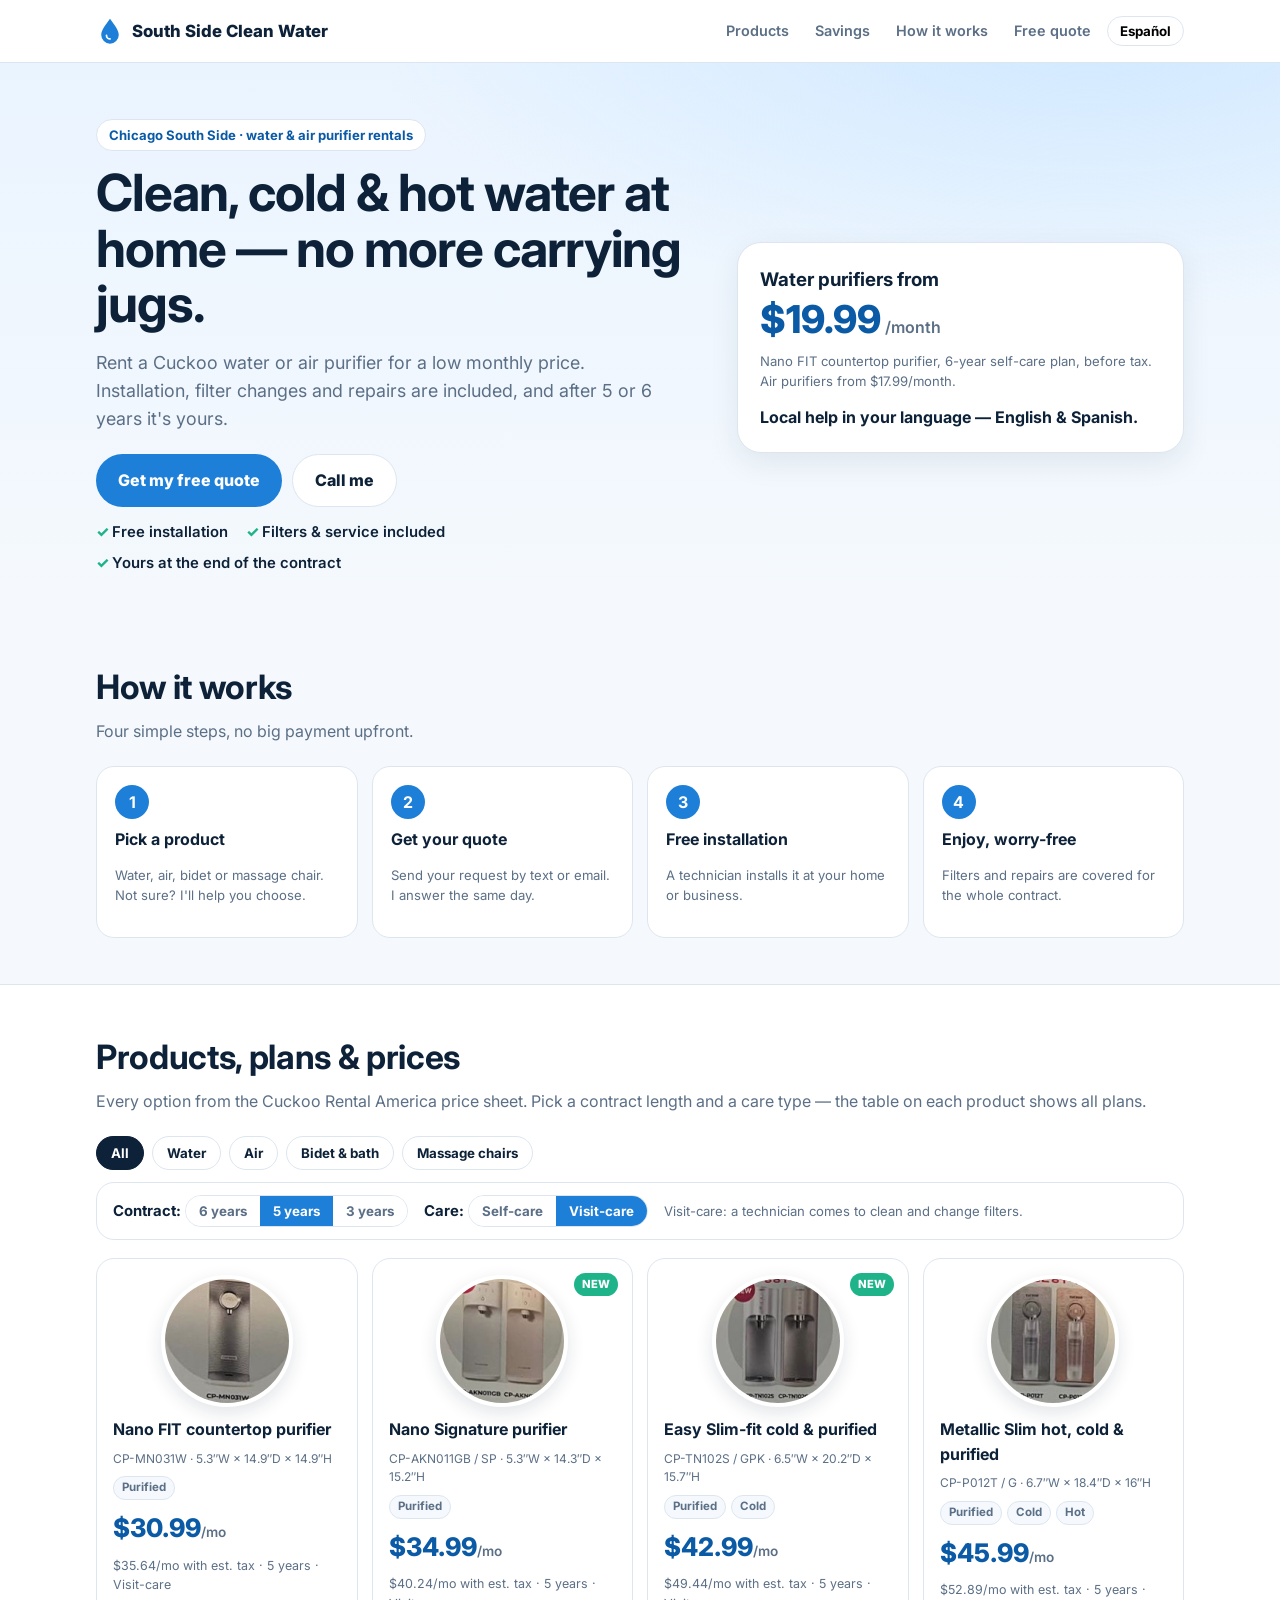
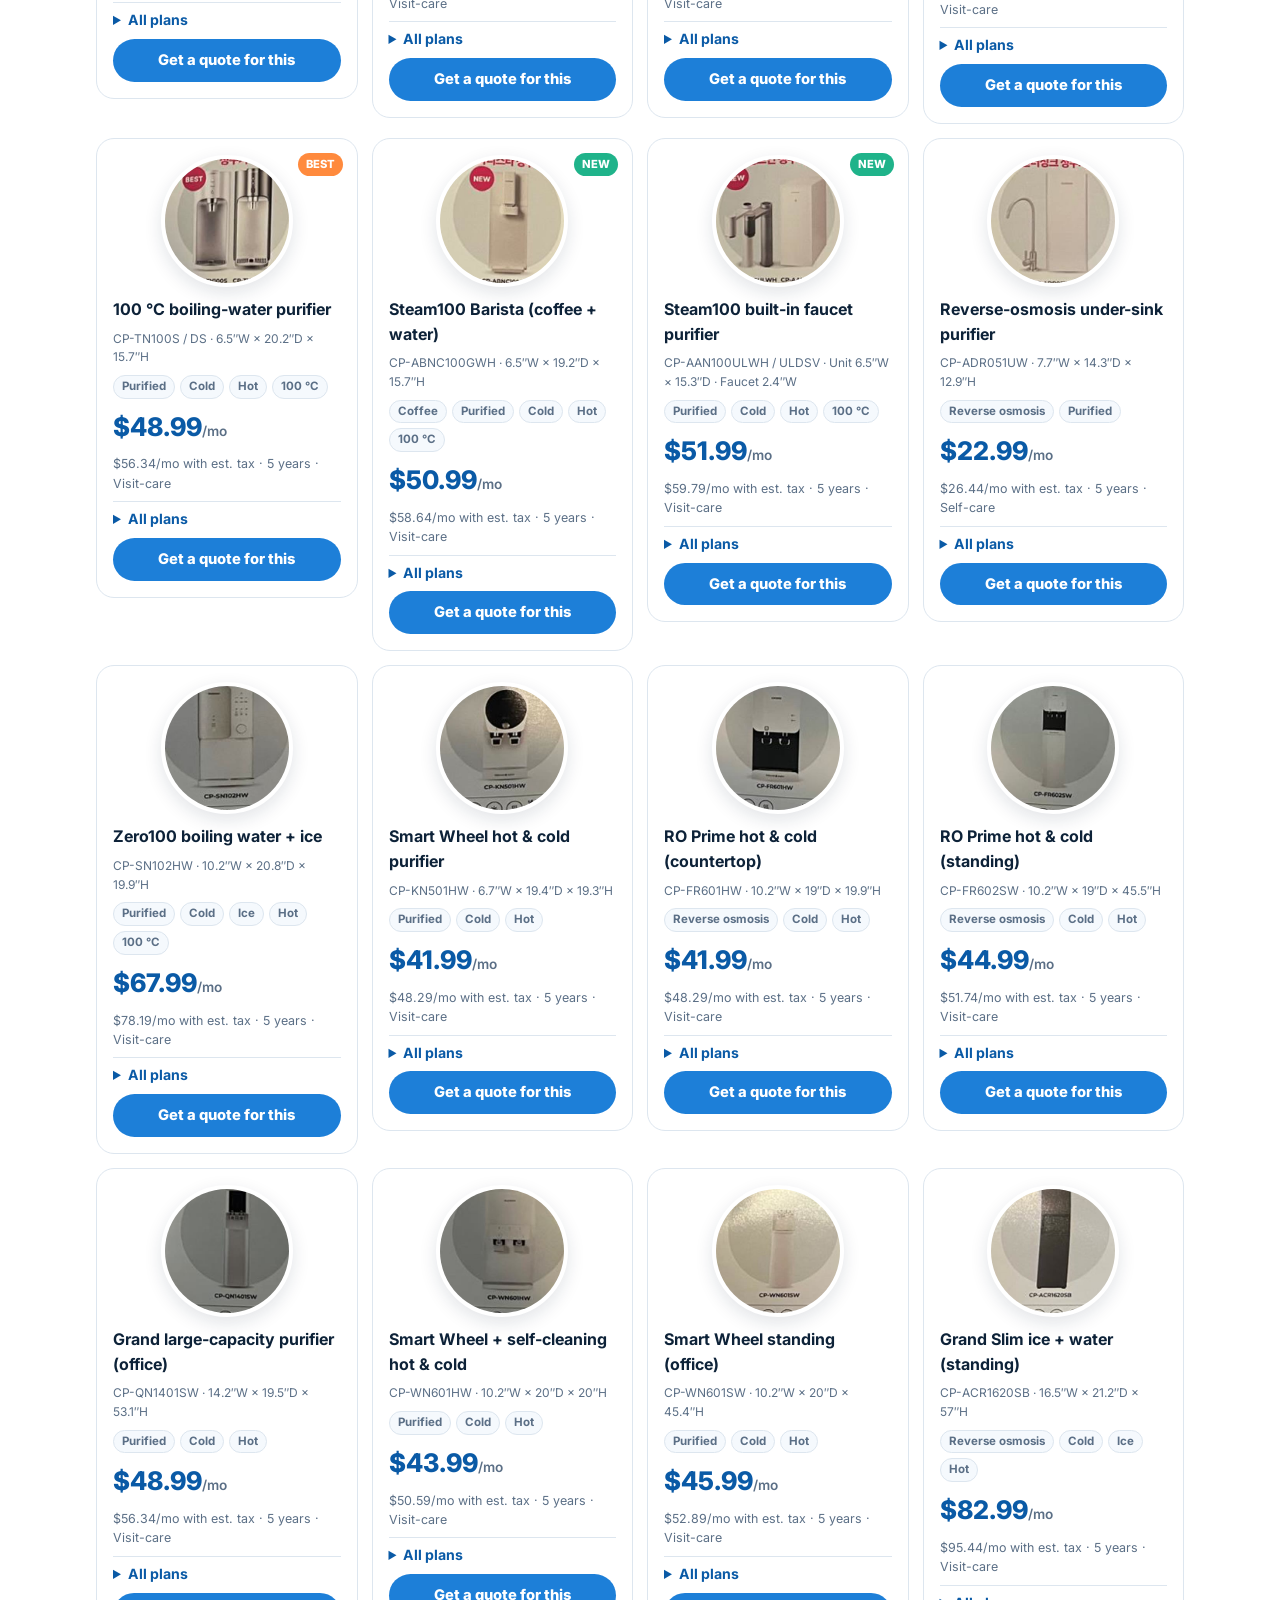
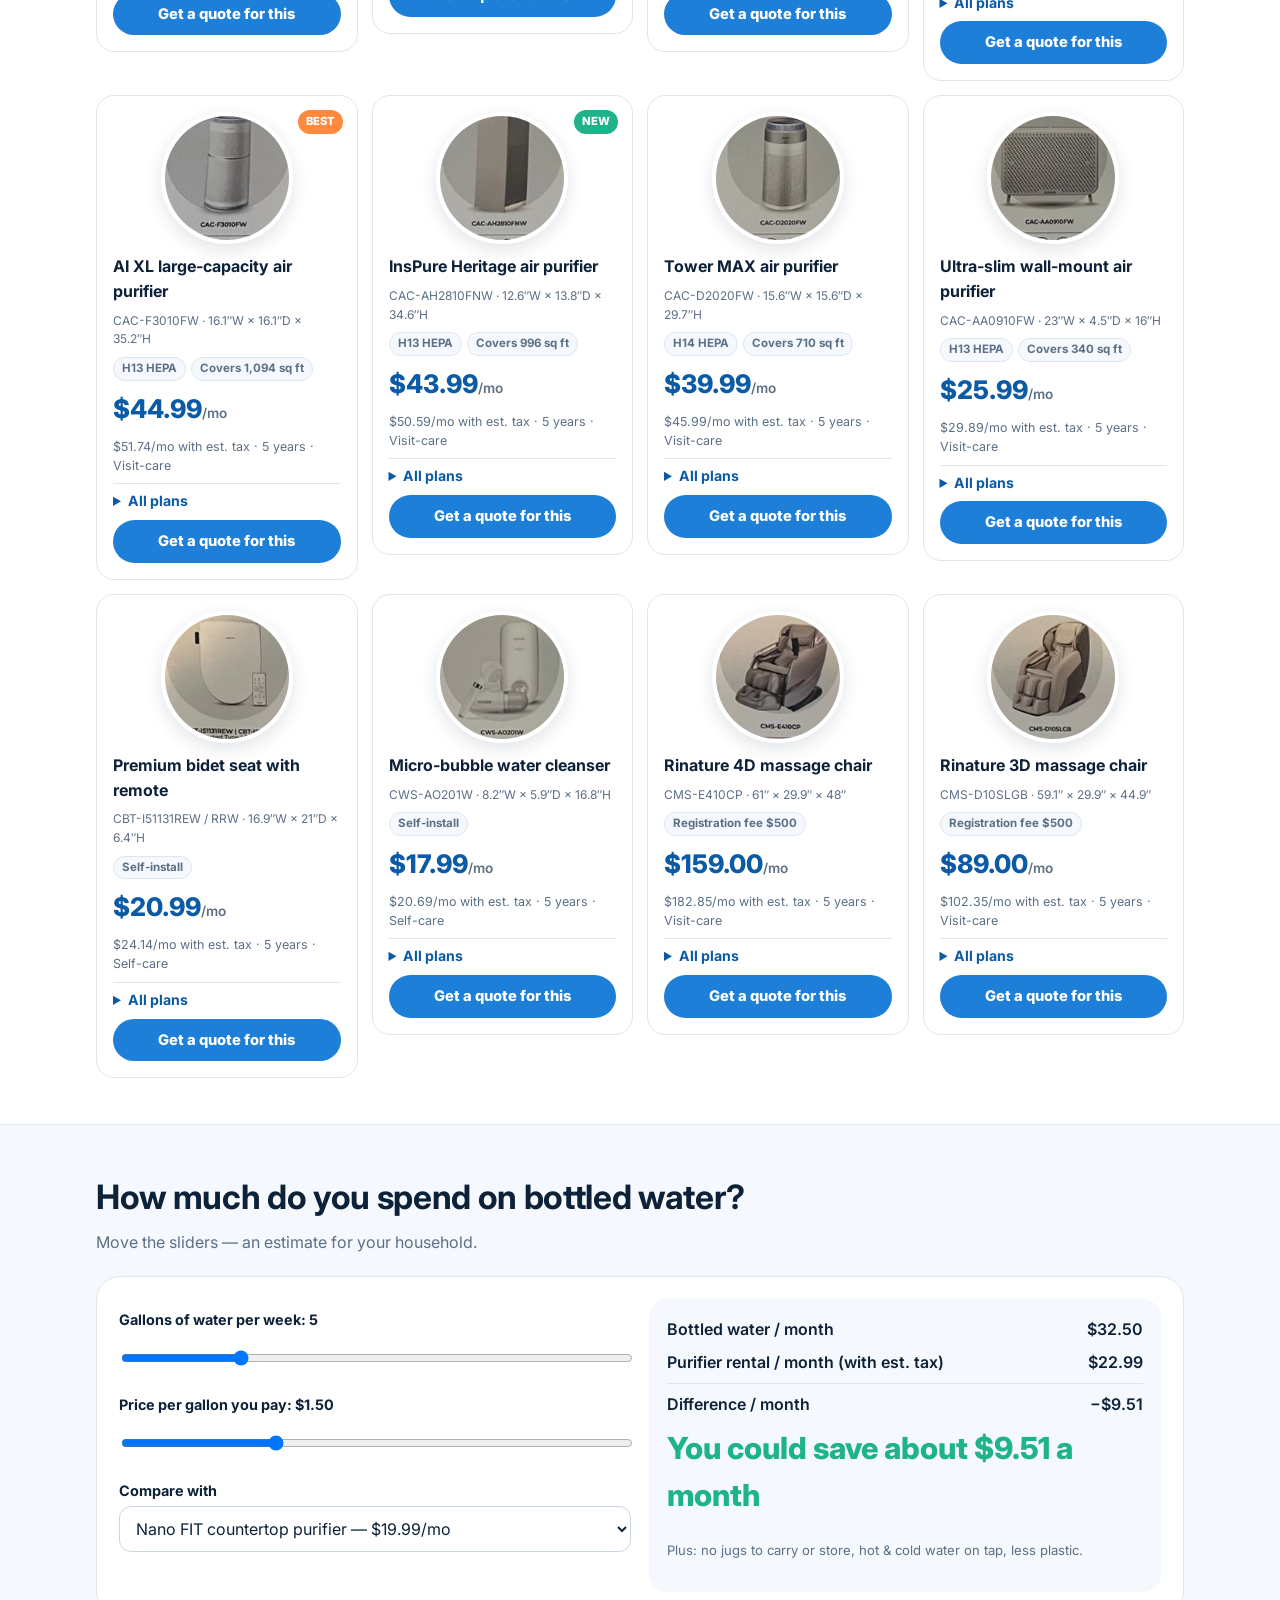
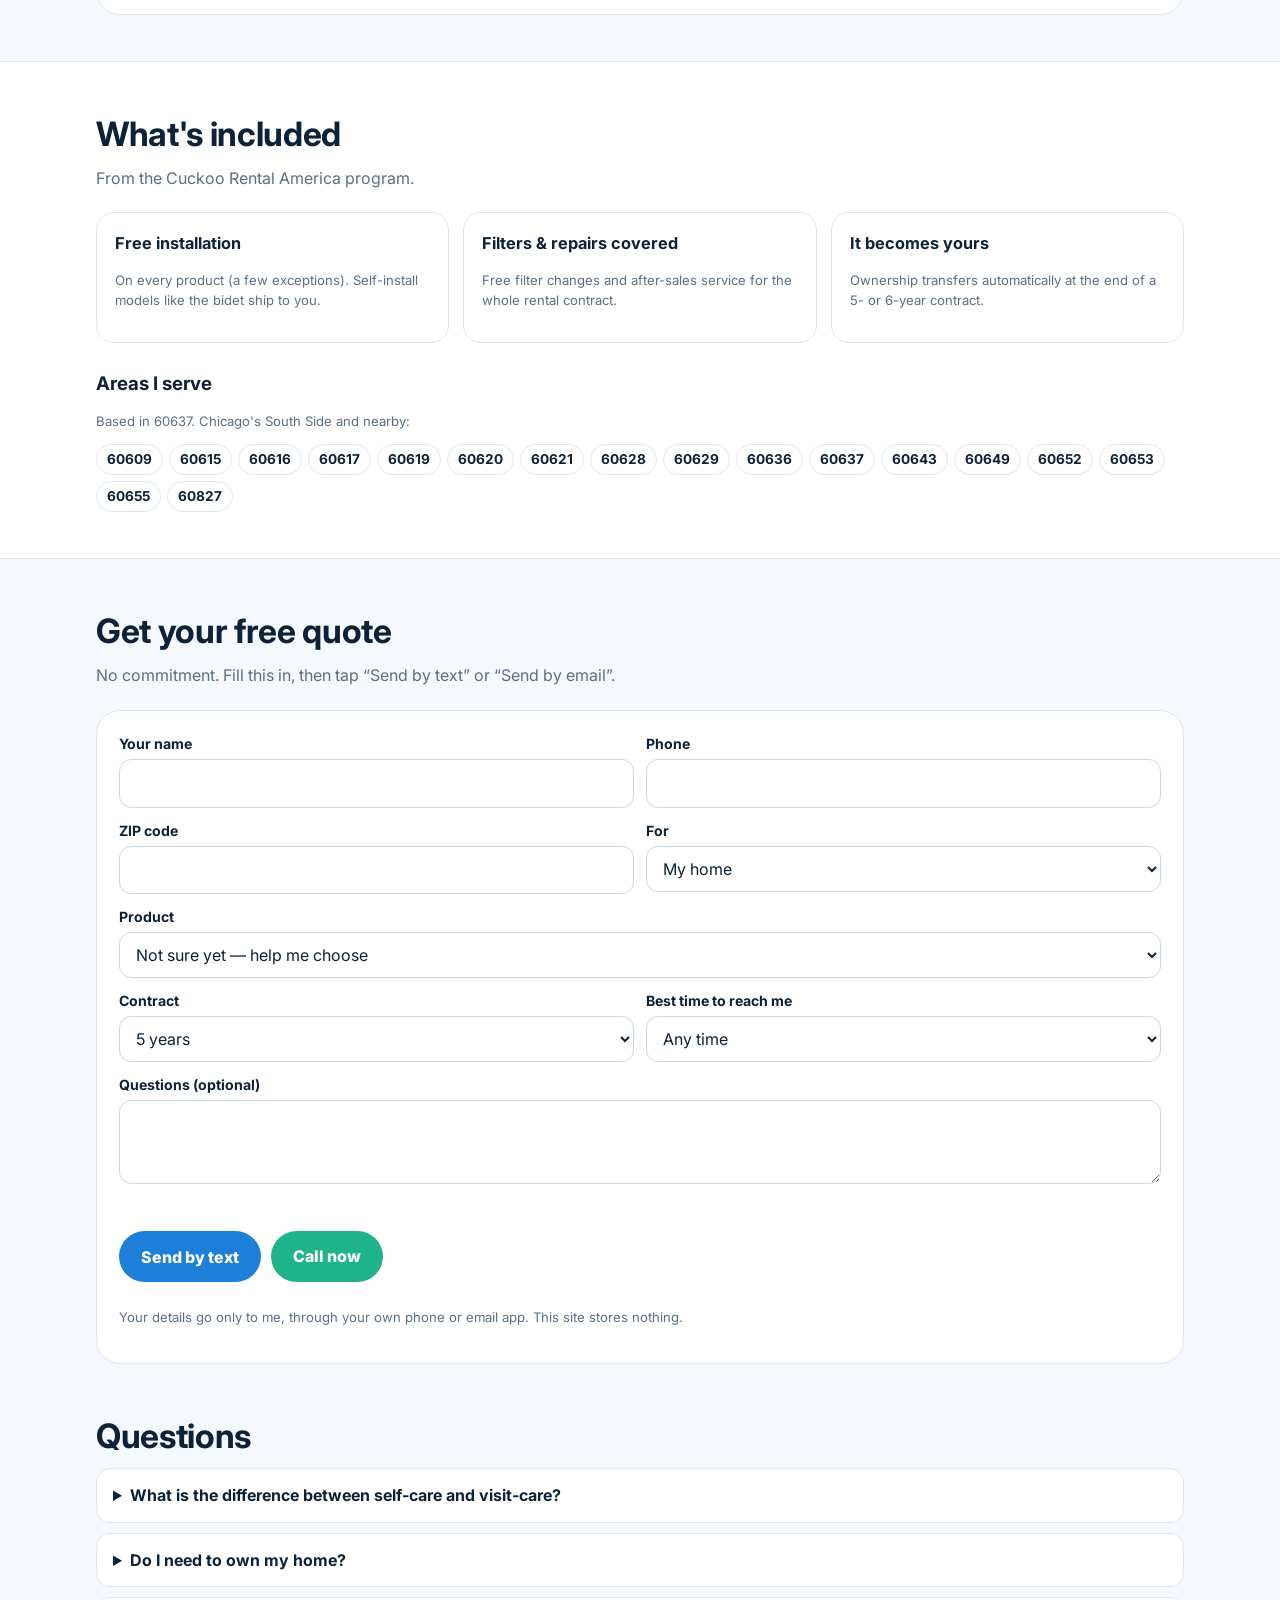
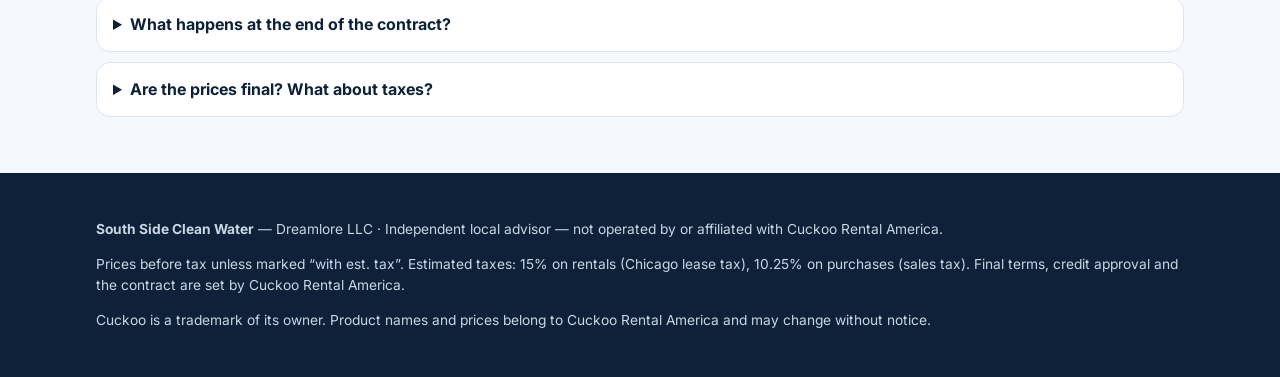
==== index.html @ e6577308 "South Side Clean Water: rental portal (EN/ES), products, plans, taxes, quote by text/call Co-Authore" ====
<!DOCTYPE html>
<html lang="en">
<head>
<meta charset="UTF-8"/>
<meta name="viewport" content="width=device-width,initial-scale=1"/>
<title>South Side Clean Water — water & air purifier rentals, installed</title>
<meta name="description" content="Rent a water or air purifier on Chicago's South Side: installation, filters and service included. Free quote by text, phone or email."/>
<meta property="og:title" content="South Side Clean Water"/>
<meta property="og:description" content="Clean water at home or at work, from about $20 a month — installed and maintained. Free quote."/>
<link rel="icon" href="data:image/svg+xml,%3Csvg xmlns='http://www.w3.org/2000/svg' viewBox='0 0 64 64'%3E%3Cpath d='M32 4C22 18 12 30 12 41a20 20 0 0 0 40 0C52 30 42 18 32 4z' fill='%231d7fd8'/%3E%3C/svg%3E"/>
<link rel="preconnect" href="https://fonts.googleapis.com"/>
<link href="https://fonts.googleapis.com/css2?family=Inter:wght@400;600;800&display=swap" rel="stylesheet"/>
<style>
:root{--ink:#0d2238;--muted:#5b6f86;--line:#dde6ef;--bg:#f5f9fd;--card:#fff;--brand:#1d7fd8;--brand2:#0a5aa6;--accent:#1fb38a;--warm:#ff8a3d;--r:18px;--shadow:0 10px 30px rgba(13,34,56,.08)}
*{box-sizing:border-box}html{scroll-behavior:smooth}
body{margin:0;font-family:Inter,system-ui,Segoe UI,Arial,sans-serif;color:var(--ink);background:var(--bg);line-height:1.55}
a{color:var(--brand2)}
.wrap{max-width:1120px;margin:0 auto;padding:0 16px}
header.top{position:sticky;top:0;z-index:20;background:rgba(255,255,255,.92);backdrop-filter:blur(8px);border-bottom:1px solid var(--line)}
.top .wrap{display:flex;align-items:center;gap:12px;height:62px}
.logo{display:flex;align-items:center;gap:8px;font-weight:800;text-decoration:none;color:var(--ink);font-size:1.05rem}
.logo svg{width:28px;height:28px}
.top nav{margin-left:auto;display:flex;gap:6px;align-items:center}
.top nav a{font-size:.9rem;font-weight:600;color:var(--muted);text-decoration:none;padding:6px 10px;border-radius:99px}
.top nav a:hover{background:var(--bg);color:var(--ink)}
.lang{border:1px solid var(--line);background:#fff;border-radius:99px;padding:6px 12px;font-weight:700;cursor:pointer;font-family:inherit}
.btn{display:inline-flex;align-items:center;justify-content:center;gap:8px;border:0;border-radius:99px;padding:13px 22px;font-weight:800;font-size:1rem;cursor:pointer;text-decoration:none;font-family:inherit}
.btn-main{background:var(--brand);color:#fff}.btn-main:hover{background:var(--brand2)}
.btn-ghost{background:#fff;color:var(--ink);border:1px solid var(--line)}
.btn-green{background:var(--accent);color:#fff}
.hero{background:radial-gradient(1200px 500px at 85% -10%,#cfe8ff 0,transparent 60%),linear-gradient(180deg,#eaf4ff,#f5f9fd);padding:56px 0 40px}
.hero .wrap{display:grid;grid-template-columns:1.15fr .85fr;gap:36px;align-items:center}
.kicker{display:inline-block;background:#fff;border:1px solid var(--line);border-radius:99px;padding:5px 12px;font-size:.82rem;font-weight:700;color:var(--brand2)}
h1{font-size:clamp(2rem,4.6vw,3.2rem);line-height:1.08;margin:14px 0 12px;letter-spacing:-.02em}
.lead{font-size:1.12rem;color:var(--muted);max-width:560px}
.cta{display:flex;gap:10px;flex-wrap:wrap;margin:22px 0 14px}
.ticks{display:flex;flex-wrap:wrap;gap:8px 18px;padding:0;margin:0;list-style:none;font-weight:600;font-size:.93rem}
.ticks li::before{content:"✓ ";color:var(--accent);font-weight:800}
.hero-card{background:#fff;border-radius:24px;box-shadow:var(--shadow);padding:22px;border:1px solid var(--line)}
.hero-card h3{margin:0 0 6px}
.price-big{font-size:2.4rem;font-weight:800;color:var(--brand2);line-height:1}
.price-big small{font-size:1rem;color:var(--muted);font-weight:600}
section{padding:46px 0}
h2{font-size:clamp(1.5rem,3vw,2.1rem);margin:0 0 6px;letter-spacing:-.01em}
.sub{color:var(--muted);margin:0 0 22px}
.steps{display:grid;grid-template-columns:repeat(4,1fr);gap:14px}
.step{background:#fff;border:1px solid var(--line);border-radius:var(--r);padding:18px}
.step b{display:flex;width:34px;height:34px;border-radius:50%;background:var(--brand);color:#fff;align-items:center;justify-content:center;margin-bottom:8px}
.filters{display:flex;flex-wrap:wrap;gap:8px;margin-bottom:12px}
.chip{border:1px solid var(--line);background:#fff;border-radius:99px;padding:8px 14px;font-weight:700;cursor:pointer;font-family:inherit;color:var(--ink)}
.chip.on{background:var(--ink);color:#fff;border-color:var(--ink)}
.plan{display:flex;flex-wrap:wrap;gap:16px;align-items:center;background:#fff;border:1px solid var(--line);border-radius:var(--r);padding:12px 16px;margin-bottom:18px;font-size:.93rem}
.seg{display:inline-flex;border:1px solid var(--line);border-radius:99px;overflow:hidden}
.seg button{border:0;background:#fff;padding:7px 13px;font-weight:700;cursor:pointer;font-family:inherit;color:var(--muted)}
.seg button.on{background:var(--brand);color:#fff}
.grid{display:grid;grid-template-columns:repeat(auto-fill,minmax(250px,1fr));gap:14px;align-items:start}
.card{background:var(--card);border:1px solid var(--line);border-radius:var(--r);padding:16px;display:flex;flex-direction:column;gap:8px;position:relative}
.card .ic{width:52px;height:52px;border-radius:14px;display:flex;align-items:center;justify-content:center;background:#eaf4ff}
.card .ic svg{width:30px;height:30px}
.card[data-cat=air] .ic{background:#e6f8f2}.card[data-cat=bath] .ic{background:#fff1e7}.card[data-cat=massage] .ic{background:#f1ecff}
.badge{position:absolute;top:14px;right:14px;font-size:.7rem;font-weight:800;padding:3px 8px;border-radius:99px;background:var(--warm);color:#fff}
.badge.new{background:var(--accent)}
.card h3{font-size:1rem;margin:2px 0 0}
.model{font-size:.75rem;color:var(--muted)}
.tags{display:flex;flex-wrap:wrap;gap:5px}
.tag{font-size:.72rem;font-weight:700;background:var(--bg);border:1px solid var(--line);border-radius:99px;padding:2px 8px;color:var(--muted)}
.rent{margin-top:auto;font-size:1.6rem;font-weight:800;color:var(--brand2)}
.rent small{font-size:.85rem;color:var(--muted);font-weight:600}
.na{font-size:.85rem;color:var(--muted);font-weight:600}
.meta{font-size:.78rem;color:var(--muted)}
.card .btn{padding:10px 14px;font-size:.92rem}
.pimg{width:132px;height:132px;border-radius:50%;object-fit:cover;align-self:center;background:#eef3f8;border:4px solid #fff;box-shadow:0 6px 18px rgba(13,34,56,.12)}
details.plans{border-top:1px solid var(--line);padding-top:6px}
details.plans summary{cursor:pointer;font-weight:700;font-size:.88rem;color:var(--brand2)}
.pt{width:100%;border-collapse:collapse;font-size:.8rem;margin-top:6px}
.pt th,.pt td{padding:5px 4px;border-bottom:1px solid var(--line);text-align:right}
.pt th:first-child{text-align:left;font-weight:600;color:var(--muted)}
.pt thead th{font-size:.72rem;text-transform:uppercase;letter-spacing:.04em;color:var(--muted)}
.pt tr.sel th{color:var(--ink)}
.pt td.on{background:#e3f0fd;font-weight:800;color:var(--brand2);border-radius:6px}
.pt tr.extra th,.pt tr.extra td{font-size:.74rem;color:var(--muted)}
.calc{display:grid;grid-template-columns:1fr 1fr;gap:18px;background:#fff;border:1px solid var(--line);border-radius:24px;padding:22px}
.calc label{display:block;font-weight:700;font-size:.9rem;margin:10px 0 4px}
.calc input[type=range]{width:100%}
.out{background:var(--bg);border-radius:18px;padding:18px;display:flex;flex-direction:column;gap:8px;justify-content:center}
.out .row{display:flex;justify-content:space-between;font-weight:600}
.save{font-size:1.9rem;font-weight:800;color:var(--accent)}
.benefits{display:grid;grid-template-columns:repeat(3,1fr);gap:14px}
.ben{background:#fff;border:1px solid var(--line);border-radius:var(--r);padding:18px}
.ben h3{margin:0 0 4px;font-size:1.02rem}
.area{display:flex;flex-wrap:wrap;gap:6px;margin-top:10px}
.area span{background:#fff;border:1px solid var(--line);border-radius:99px;padding:4px 10px;font-weight:700;font-size:.85rem}
form{background:#fff;border:1px solid var(--line);border-radius:24px;padding:22px;display:grid;grid-template-columns:1fr 1fr;gap:12px}
form .full{grid-column:1/-1}
form label{font-weight:700;font-size:.88rem;display:block;margin-bottom:4px}
input,select,textarea{width:100%;padding:11px 12px;border:1px solid #c9d6e3;border-radius:12px;font:inherit;background:#fff;color:var(--ink)}
textarea{min-height:84px;resize:vertical}
.send{display:flex;flex-wrap:wrap;gap:10px}
.note{font-size:.82rem;color:var(--muted)}
.err{color:#c0392b;font-weight:700;font-size:.88rem;min-height:1.2em}
details.faq{background:#fff;border:1px solid var(--line);border-radius:14px;padding:14px 16px;margin-bottom:10px}
details.faq summary{font-weight:700;cursor:pointer}
footer{background:var(--ink);color:#c9d6e3;padding:32px 0;font-size:.86rem}
footer a{color:#fff}
.sticky-call{display:none}
@media (max-width:900px){.hero .wrap,.calc{grid-template-columns:1fr}.steps{grid-template-columns:1fr 1fr}.benefits{grid-template-columns:1fr}.top nav a{display:none}}
@media (max-width:560px){form{grid-template-columns:1fr}.steps{grid-template-columns:1fr}
  .sticky-call{display:flex;position:fixed;left:12px;right:12px;bottom:12px;z-index:30;gap:8px}
  .sticky-call .btn{flex:1;box-shadow:0 8px 24px rgba(0,0,0,.18)} body{padding-bottom:76px}}
</style>
</head>
<body>
<header class="top"><div class="wrap">
  <a class="logo" href="#top"><svg viewBox="0 0 64 64"><path d="M32 4C22 18 12 30 12 41a20 20 0 0 0 40 0C52 30 42 18 32 4z" fill="#1d7fd8"/><path d="M24 42a8 8 0 0 0 8 8" stroke="#fff" stroke-width="4" fill="none" stroke-linecap="round"/></svg><span data-t="brand">South Side Clean Water</span></a>
  <nav>
    <a href="#products" data-t="navProducts">Products</a>
    <a href="#savings" data-t="navSavings">Savings</a>
    <a href="#how" data-t="navHow">How it works</a>
    <a href="#quote" data-t="navQuote">Free quote</a>
    <button class="lang" id="lang" type="button">Español</button>
  </nav>
</div></header>

<main id="top">
<section class="hero"><div class="wrap">
  <div>
    <span class="kicker" data-t="kicker">Chicago South Side · water & air purifier rentals</span>
    <h1 data-t="h1">Clean, cold & hot water at home — no more carrying jugs.</h1>
    <p class="lead" data-t="lead">Rent a Cuckoo water or air purifier for a low monthly price. Installation, filter changes and repairs are included, and after 5 or 6 years it's yours.</p>
    <div class="cta">
      <a class="btn btn-main" href="#quote" data-t="ctaQuote">Get my free quote</a>
      <a class="btn btn-ghost js-call" href="#quote" data-t="ctaCall">Call me</a>
    </div>
    <ul class="ticks">
      <li data-t="t1">Free installation</li><li data-t="t2">Filters & service included</li><li data-t="t3">Yours at the end of the contract</li>
    </ul>
  </div>
  <div class="hero-card">
    <h3 data-t="fromLabel">Water purifiers from</h3>
    <div class="price-big">$19.99<small data-t="perMonth"> /month</small></div>
    <p class="note" data-t="fromNote">Nano FIT countertop purifier, 6-year self-care plan. Air purifiers from $17.99/month.</p>
    <p style="margin:12px 0 0;font-weight:700" data-t="localNote">Local help in your language — English & Spanish.</p>
  </div>
</div></section>

<section id="how"><div class="wrap">
  <h2 data-t="howTitle">How it works</h2>
  <p class="sub" data-t="howSub">Four simple steps, no big payment upfront.</p>
  <div class="steps">
    <div class="step"><b>1</b><strong data-t="s1t">Pick a product</strong><p class="note" data-t="s1">Water, air, bidet or massage chair. Not sure? I'll help you choose.</p></div>
    <div class="step"><b>2</b><strong data-t="s2t">Get your quote</strong><p class="note" data-t="s2">Send your request by text or email. I answer the same day.</p></div>
    <div class="step"><b>3</b><strong data-t="s3t">Free installation</strong><p class="note" data-t="s3">A technician installs it at your home or business.</p></div>
    <div class="step"><b>4</b><strong data-t="s4t">Enjoy, worry-free</strong><p class="note" data-t="s4">Filters and repairs are covered for the whole contract.</p></div>
  </div>
</div></section>

<section id="products" style="background:#fff;border-top:1px solid var(--line);border-bottom:1px solid var(--line)"><div class="wrap">
  <h2 data-t="prodTitle">Products & monthly prices</h2>
  <p class="sub" data-t="prodSub">Prices from the Cuckoo Rental America price sheet. Choose the contract length and the care type to compare.</p>
  <div class="filters" id="filters"></div>
  <div class="plan">
    <span><strong data-t="lengthLabel">Contract:</strong> <span class="seg" id="years"></span></span>
    <span><strong data-t="careLabel">Care:</strong> <span class="seg" id="care"></span></span>
    <span class="note" id="careHelp"></span>
  </div>
  <div class="grid" id="grid"></div>
</div></section>

<section id="savings"><div class="wrap">
  <h2 data-t="calcTitle">How much do you spend on bottled water?</h2>
  <p class="sub" data-t="calcSub">Move the sliders — an estimate for your household.</p>
  <div class="calc">
    <div>
      <label for="gal"><span data-t="galLabel">Gallons of water per week</span>: <span id="galV"></span></label>
      <input id="gal" type="range" min="1" max="20" value="5"/>
      <label for="ppg"><span data-t="ppgLabel">Price per gallon you pay</span>: $<span id="ppgV"></span></label>
      <input id="ppg" type="range" min="0.5" max="4" step="0.1" value="1.5"/>
      <label for="pick" data-t="pickLabel">Compare with</label>
      <select id="pick"></select>
    </div>
    <div class="out">
      <div class="row"><span data-t="bottled">Bottled water / month</span><span id="o1"></span></div>
      <div class="row"><span data-t="rental">Purifier rental / month</span><span id="o2"></span></div>
      <div class="row" style="border-top:1px solid var(--line);padding-top:8px"><span data-t="diff">Difference / month</span><span id="o3"></span></div>
      <div class="save" id="o4"></div>
      <p class="note" data-t="calcNote">Plus: no jugs to carry or store, hot & cold water on tap, less plastic.</p>
    </div>
  </div>
</div></section>

<section style="background:#fff;border-top:1px solid var(--line);border-bottom:1px solid var(--line)"><div class="wrap">
  <h2 data-t="benTitle">What's included</h2>
  <p class="sub" data-t="benSub">From the Cuckoo Rental America program.</p>
  <div class="benefits">
    <div class="ben"><h3 data-t="b1t">Free installation</h3><p class="note" data-t="b1">On every product (a few exceptions). Self-install models like the bidet ship to you.</p></div>
    <div class="ben"><h3 data-t="b2t">Filters & repairs covered</h3><p class="note" data-t="b2">Free filter changes and after-sales service for the whole rental contract.</p></div>
    <div class="ben"><h3 data-t="b3t">It becomes yours</h3><p class="note" data-t="b3">Ownership transfers automatically at the end of a 5- or 6-year contract.</p></div>
  </div>
  <h3 style="margin:26px 0 4px" data-t="areaTitle">Areas I serve</h3>
  <p class="note" data-t="areaSub">Based in 60637. Chicago's South Side and nearby:</p>
  <div class="area" id="area"></div>
</div></section>

<section id="quote"><div class="wrap">
  <h2 data-t="qTitle">Get your free quote</h2>
  <p class="sub" data-t="qSub">No commitment. Fill this in, then tap “Send by text” or “Send by email”.</p>
  <form id="qform" novalidate>
    <div><label for="fname" data-t="fName">Your name</label><input id="fname" autocomplete="name" required/></div>
    <div><label for="fphone" data-t="fPhone">Phone</label><input id="fphone" type="tel" autocomplete="tel" required/></div>
    <div><label for="fzip" data-t="fZip">ZIP code</label><input id="fzip" inputmode="numeric" maxlength="5" autocomplete="postal-code"/></div>
    <div><label for="fwho" data-t="fWho">For</label><select id="fwho"><option value="home" data-t="home">My home</option><option value="business" data-t="business">My business / office / church</option></select></div>
    <div class="full"><label for="fprod" data-t="fProd">Product</label><select id="fprod"></select></div>
    <div><label for="fyears" data-t="fYears">Contract</label><select id="fyears"><option value="6">6 years</option><option value="5" selected>5 years</option><option value="3">3 years</option><option value="buy">Buy outright</option></select></div>
    <div><label for="fwhen" data-t="fWhen">Best time to reach me</label><select id="fwhen"><option data-t="any">Any time</option><option data-t="morning">Morning</option><option data-t="afternoon">Afternoon</option><option data-t="evening">Evening</option></select></div>
    <div class="full"><label for="fmsg" data-t="fMsg">Questions (optional)</label><textarea id="fmsg"></textarea></div>
    <div class="full err" id="ferr"></div>
    <div class="full send">
      <button class="btn btn-main" type="button" id="bySms" data-t="bySms">Send by text</button>
      <button class="btn btn-ghost" type="button" id="byMail" data-t="byMail">Send by email</button>
      <a class="btn btn-green js-call" href="#" data-t="byCall">Call now</a>
    </div>
    <p class="full note" data-t="privacy">Your details go only to me, through your own phone or email app. This site stores nothing.</p>
  </form>
</div></section>

<section style="padding-top:0"><div class="wrap">
  <h2 data-t="faqTitle">Questions</h2>
  <details class="faq"><summary data-t="q1">What is the difference between self-care and visit-care?</summary><p class="note" data-t="a1">Self-care: you receive the new filters and change them yourself (easy, a few minutes). Visit-care: a technician comes to clean and change filters. Some models are visit-care only.</p></details>
  <details class="faq"><summary data-t="q2">Do I need to own my home?</summary><p class="note" data-t="a2">No. Countertop and standing models don't need any drilling. Ask me about your situation.</p></details>
  <details class="faq"><summary data-t="q3">What happens at the end of the contract?</summary><p class="note" data-t="a3">After a 5- or 6-year contract, the product becomes yours. With a 3-year contract you can keep renting at a lower price (WeCare program).</p></details>
  <details class="faq"><summary data-t="q4">Are the prices final?</summary><p class="note" data-t="a4">Prices come from the current Cuckoo Rental America price sheet and can change. Your final price is confirmed before you sign; approval and the contract are with Cuckoo Rental America.</p></details>
</div></section>
</main>

<div class="sticky-call"><a class="btn btn-green js-call" href="#" data-t="byCall">Call now</a><a class="btn btn-main" href="#quote" data-t="ctaQuote">Get my free quote</a></div>

<footer><div class="wrap">
  <p><strong data-t="brand">South Side Clean Water</strong> — <span id="repLine"></span></p>
  <p id="disclaimer"></p>
  <p data-t="tm">Cuckoo is a trademark of its owner. Product names and prices belong to Cuckoo Rental America and may change without notice.</p>
</div></footer>

<script src="products.js"></script>
<script src="app.js"></script>
</body>
</html>
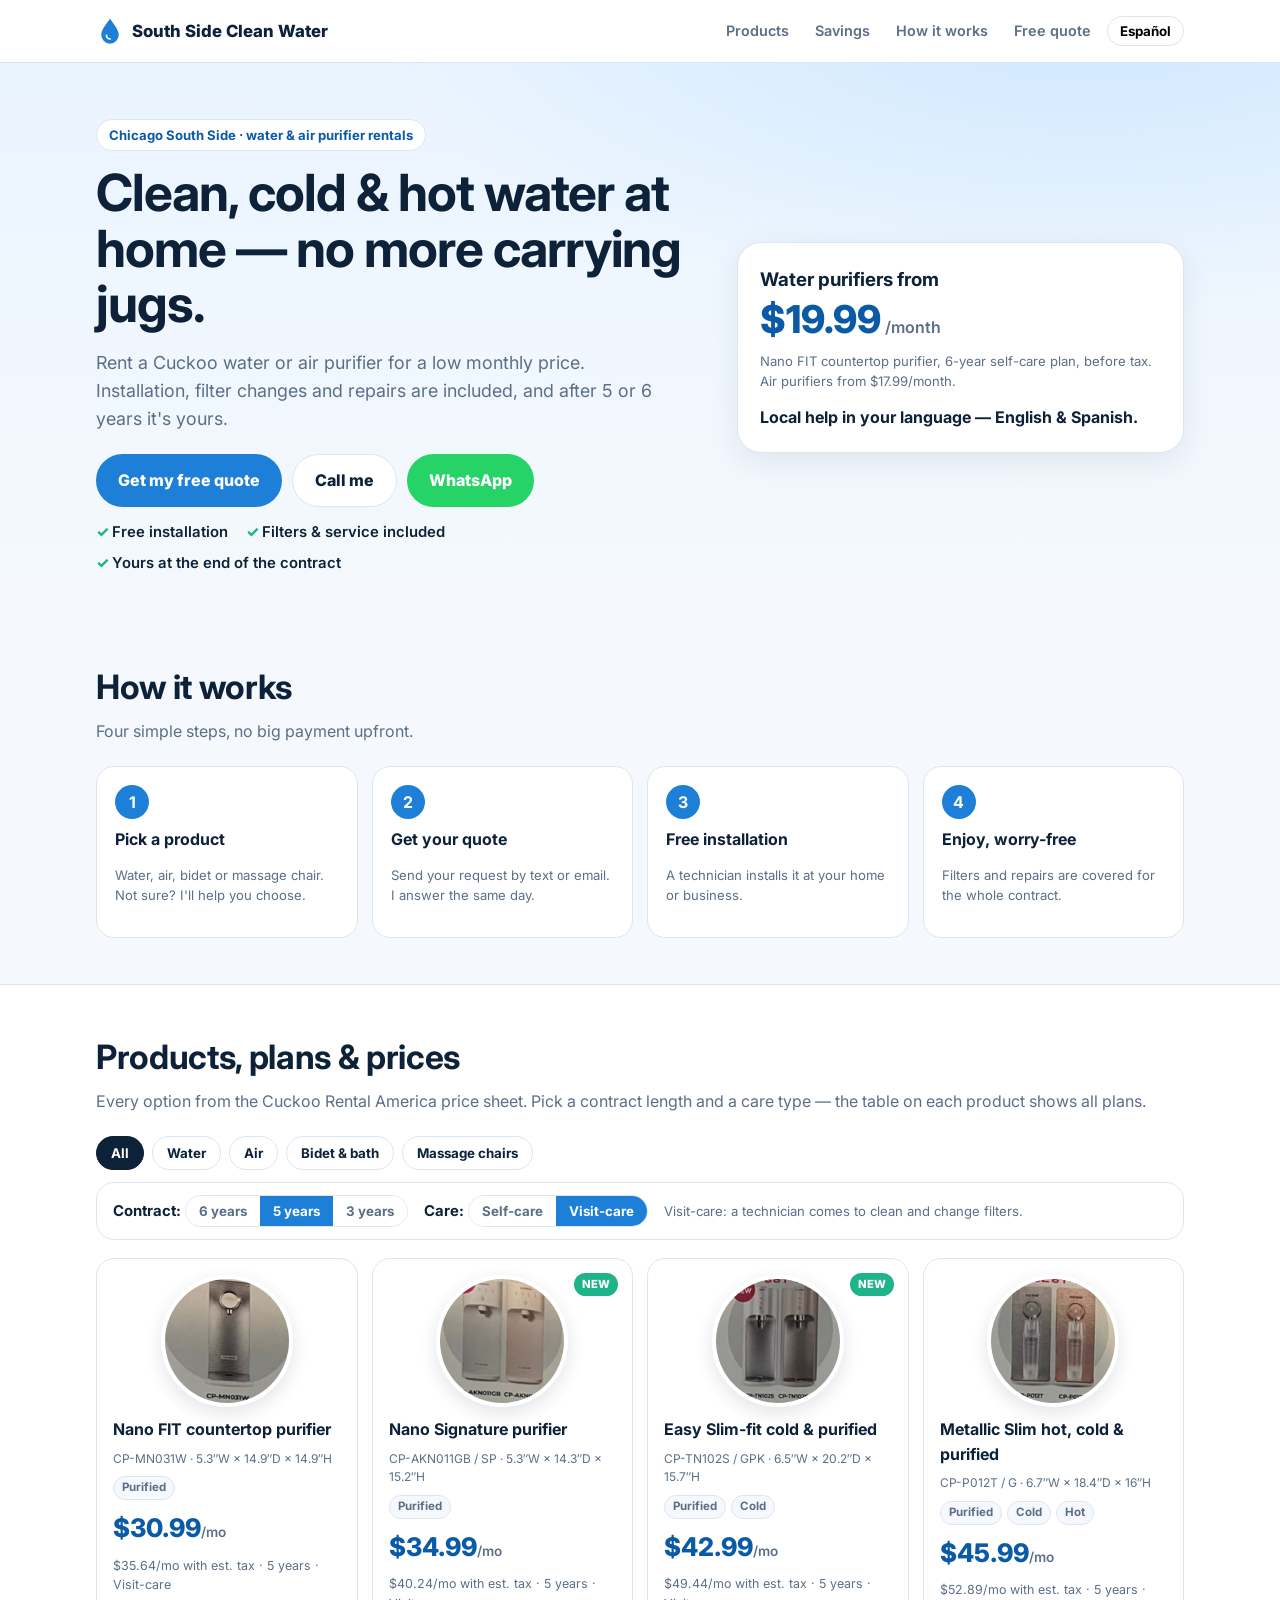
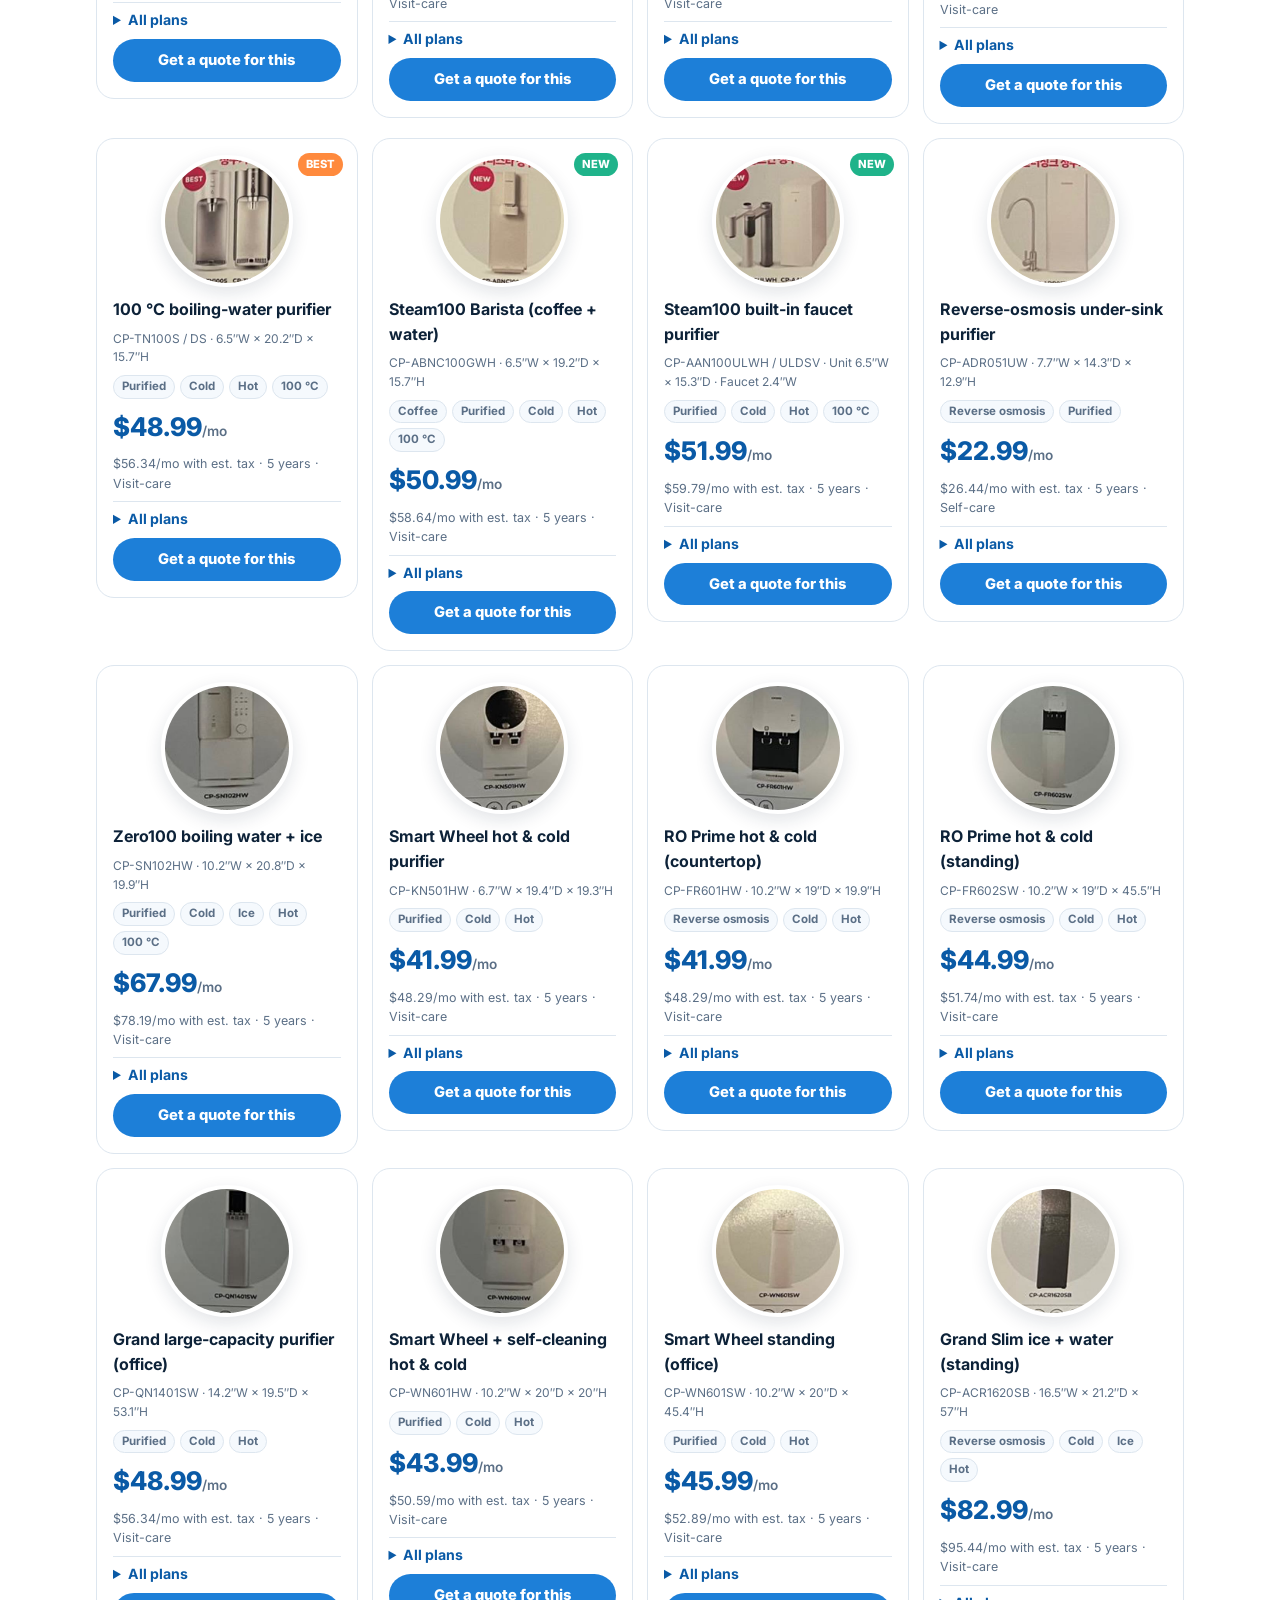
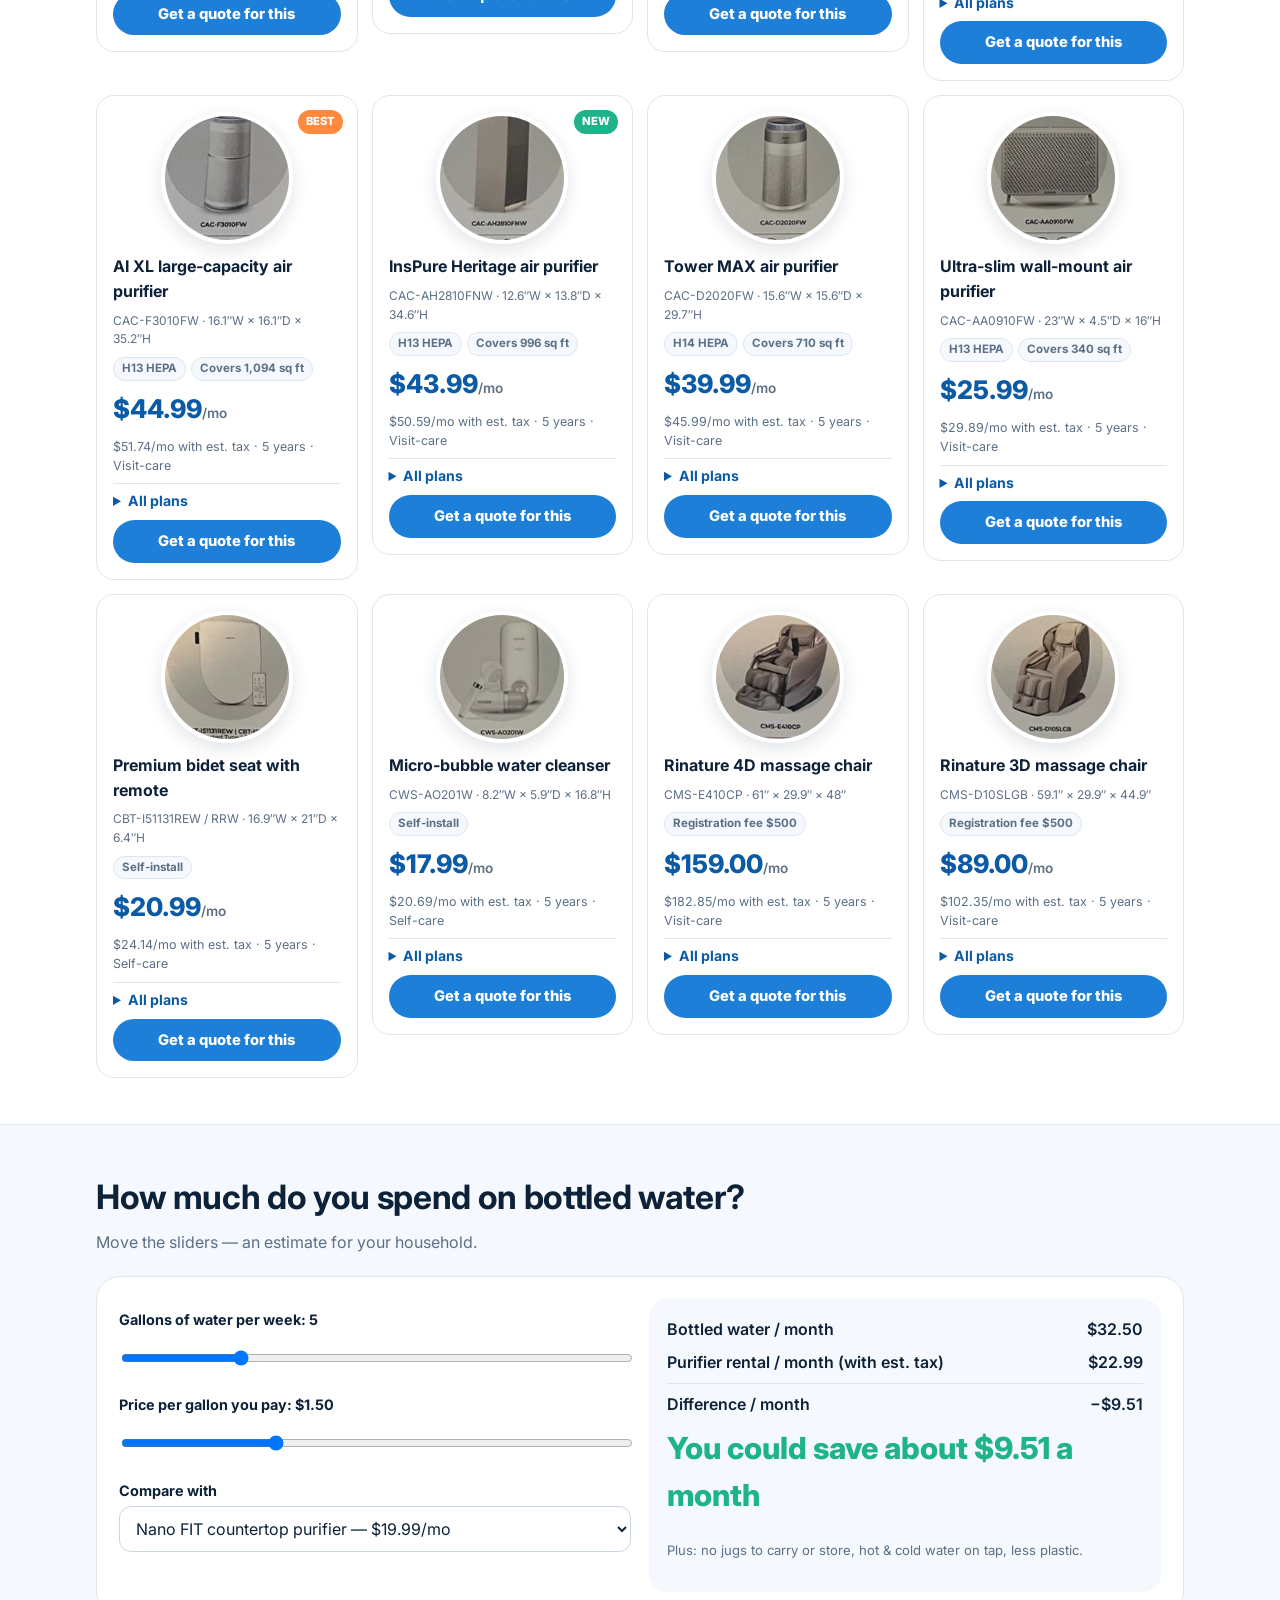
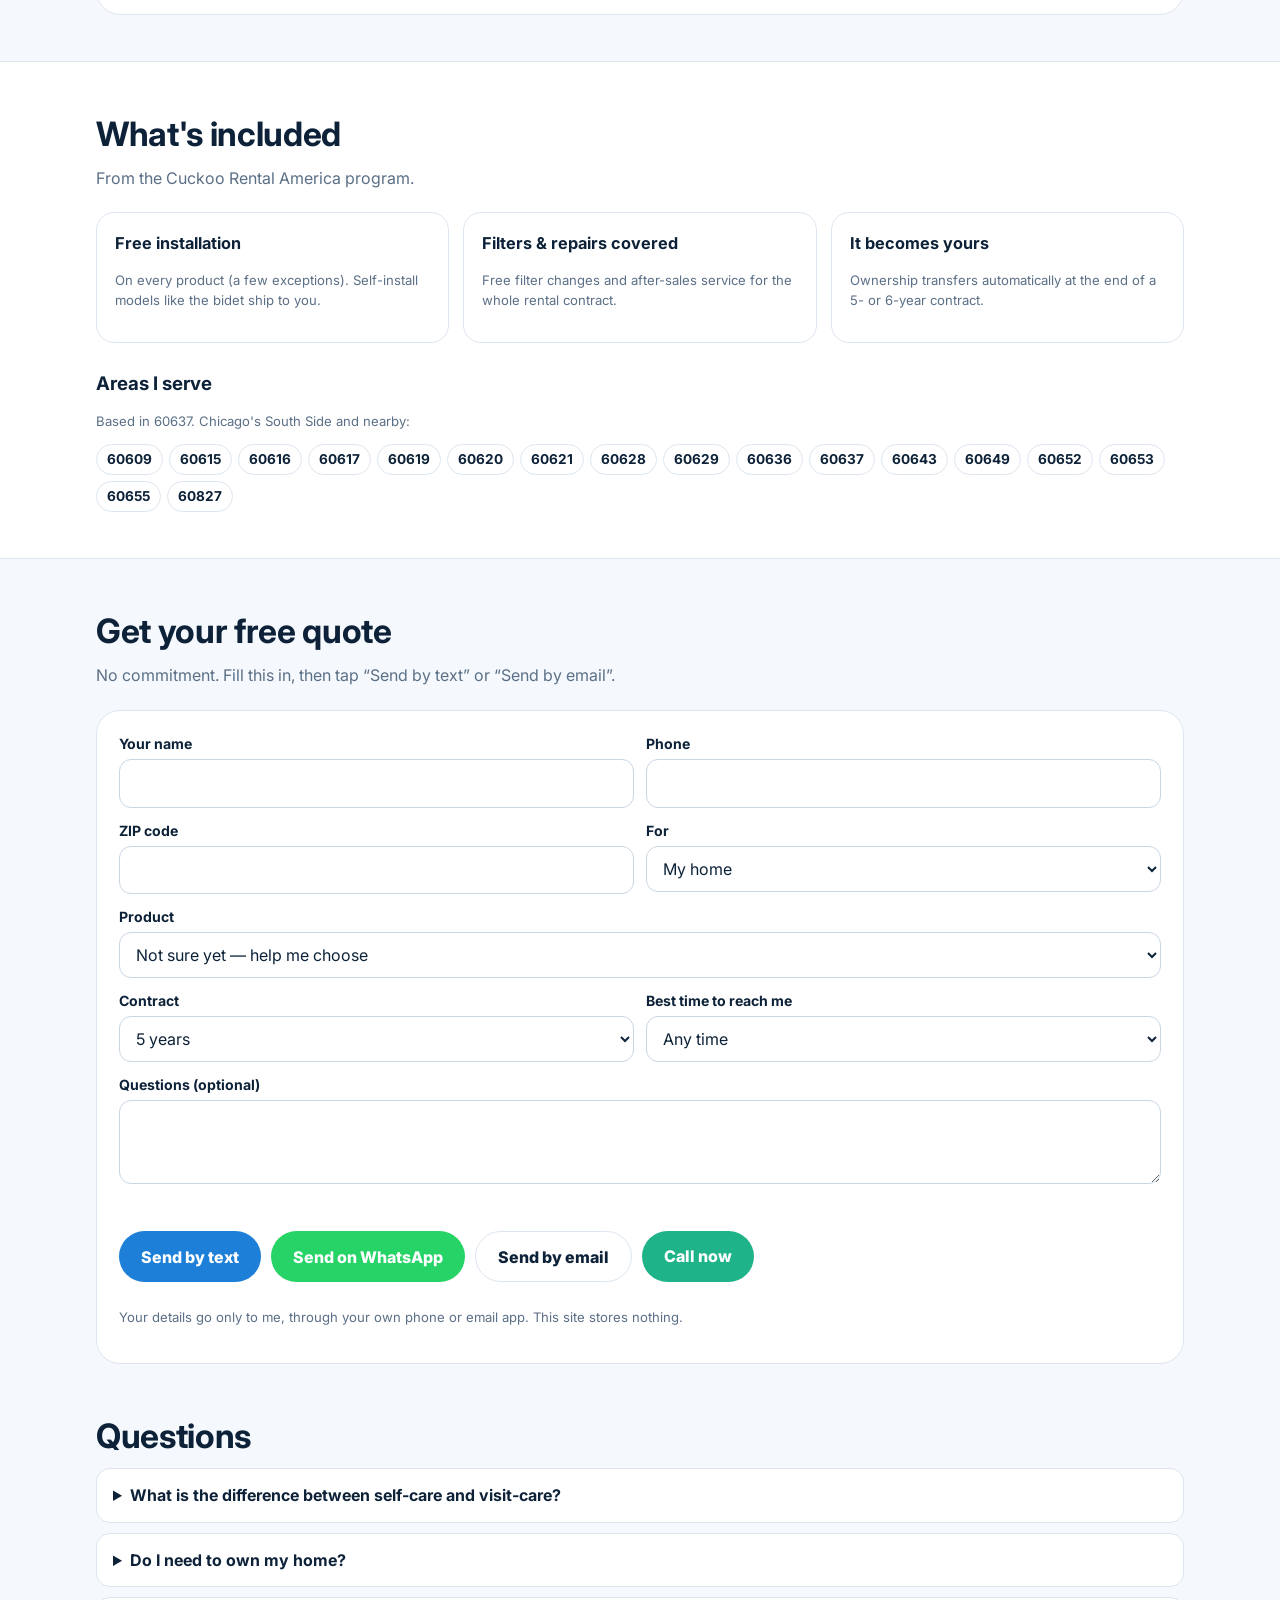
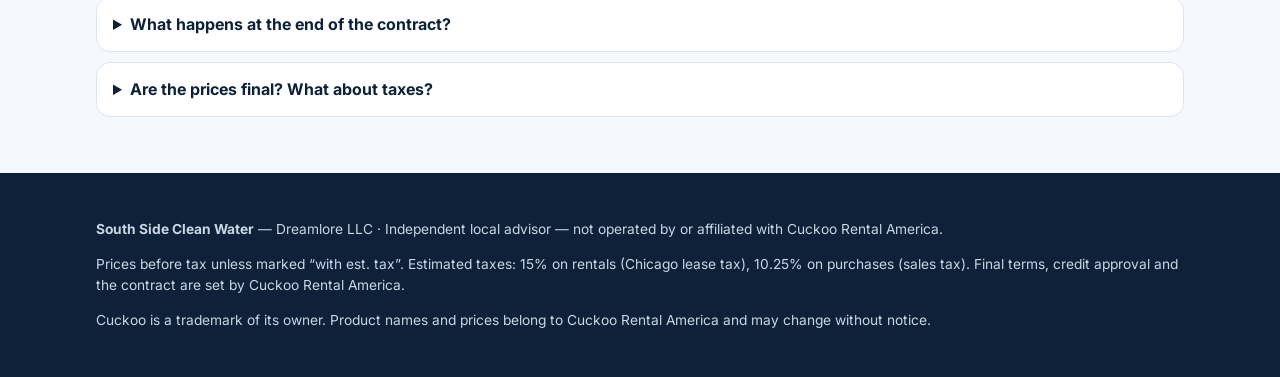
==== commit a5e1bbd1: "Add WhatsApp buttons (hero, quote form, mobile bar) Co-Authored-By: Claude Opus 5.5 <noreply@anthrop" ====
--- a/index.html
+++ b/index.html
@@ -28,6 +28,7 @@
 .btn-main{background:var(--brand);color:#fff}.btn-main:hover{background:var(--brand2)}
 .btn-ghost{background:#fff;color:var(--ink);border:1px solid var(--line)}
 .btn-green{background:var(--accent);color:#fff}
+.btn-wa{background:#25d366;color:#fff}.btn-wa:hover{background:#1da851}
 .hero{background:radial-gradient(1200px 500px at 85% -10%,#cfe8ff 0,transparent 60%),linear-gradient(180deg,#eaf4ff,#f5f9fd);padding:56px 0 40px}
 .hero .wrap{display:grid;grid-template-columns:1.15fr .85fr;gap:36px;align-items:center}
 .kicker{display:inline-block;background:#fff;border:1px solid var(--line);border-radius:99px;padding:5px 12px;font-size:.82rem;font-weight:700;color:var(--brand2)}
@@ -130,6 +131,7 @@
     <div class="cta">
       <a class="btn btn-main" href="#quote" data-t="ctaQuote">Get my free quote</a>
       <a class="btn btn-ghost js-call" href="#quote" data-t="ctaCall">Call me</a>
+      <a class="btn btn-wa js-wa" href="#quote" target="_blank" rel="noopener" data-t="ctaWa">WhatsApp</a>
     </div>
     <ul class="ticks">
       <li data-t="t1">Free installation</li><li data-t="t2">Filters & service included</li><li data-t="t3">Yours at the end of the contract</li>
@@ -216,6 +218,7 @@
     <div class="full err" id="ferr"></div>
     <div class="full send">
       <button class="btn btn-main" type="button" id="bySms" data-t="bySms">Send by text</button>
+      <button class="btn btn-wa" type="button" id="byWa" data-t="byWa">Send on WhatsApp</button>
       <button class="btn btn-ghost" type="button" id="byMail" data-t="byMail">Send by email</button>
       <a class="btn btn-green js-call" href="#" data-t="byCall">Call now</a>
     </div>
@@ -232,7 +235,7 @@
 </div></section>
 </main>
 
-<div class="sticky-call"><a class="btn btn-green js-call" href="#" data-t="byCall">Call now</a><a class="btn btn-main" href="#quote" data-t="ctaQuote">Get my free quote</a></div>
+<div class="sticky-call"><a class="btn btn-green js-call" href="#" data-t="byCall">Call now</a><a class="btn btn-wa js-wa" href="#" target="_blank" rel="noopener" data-t="ctaWa">WhatsApp</a><a class="btn btn-main" href="#quote" data-t="ctaQuote">Get my free quote</a></div>
 
 <footer><div class="wrap">
   <p><strong data-t="brand">South Side Clean Water</strong> — <span id="repLine"></span></p>
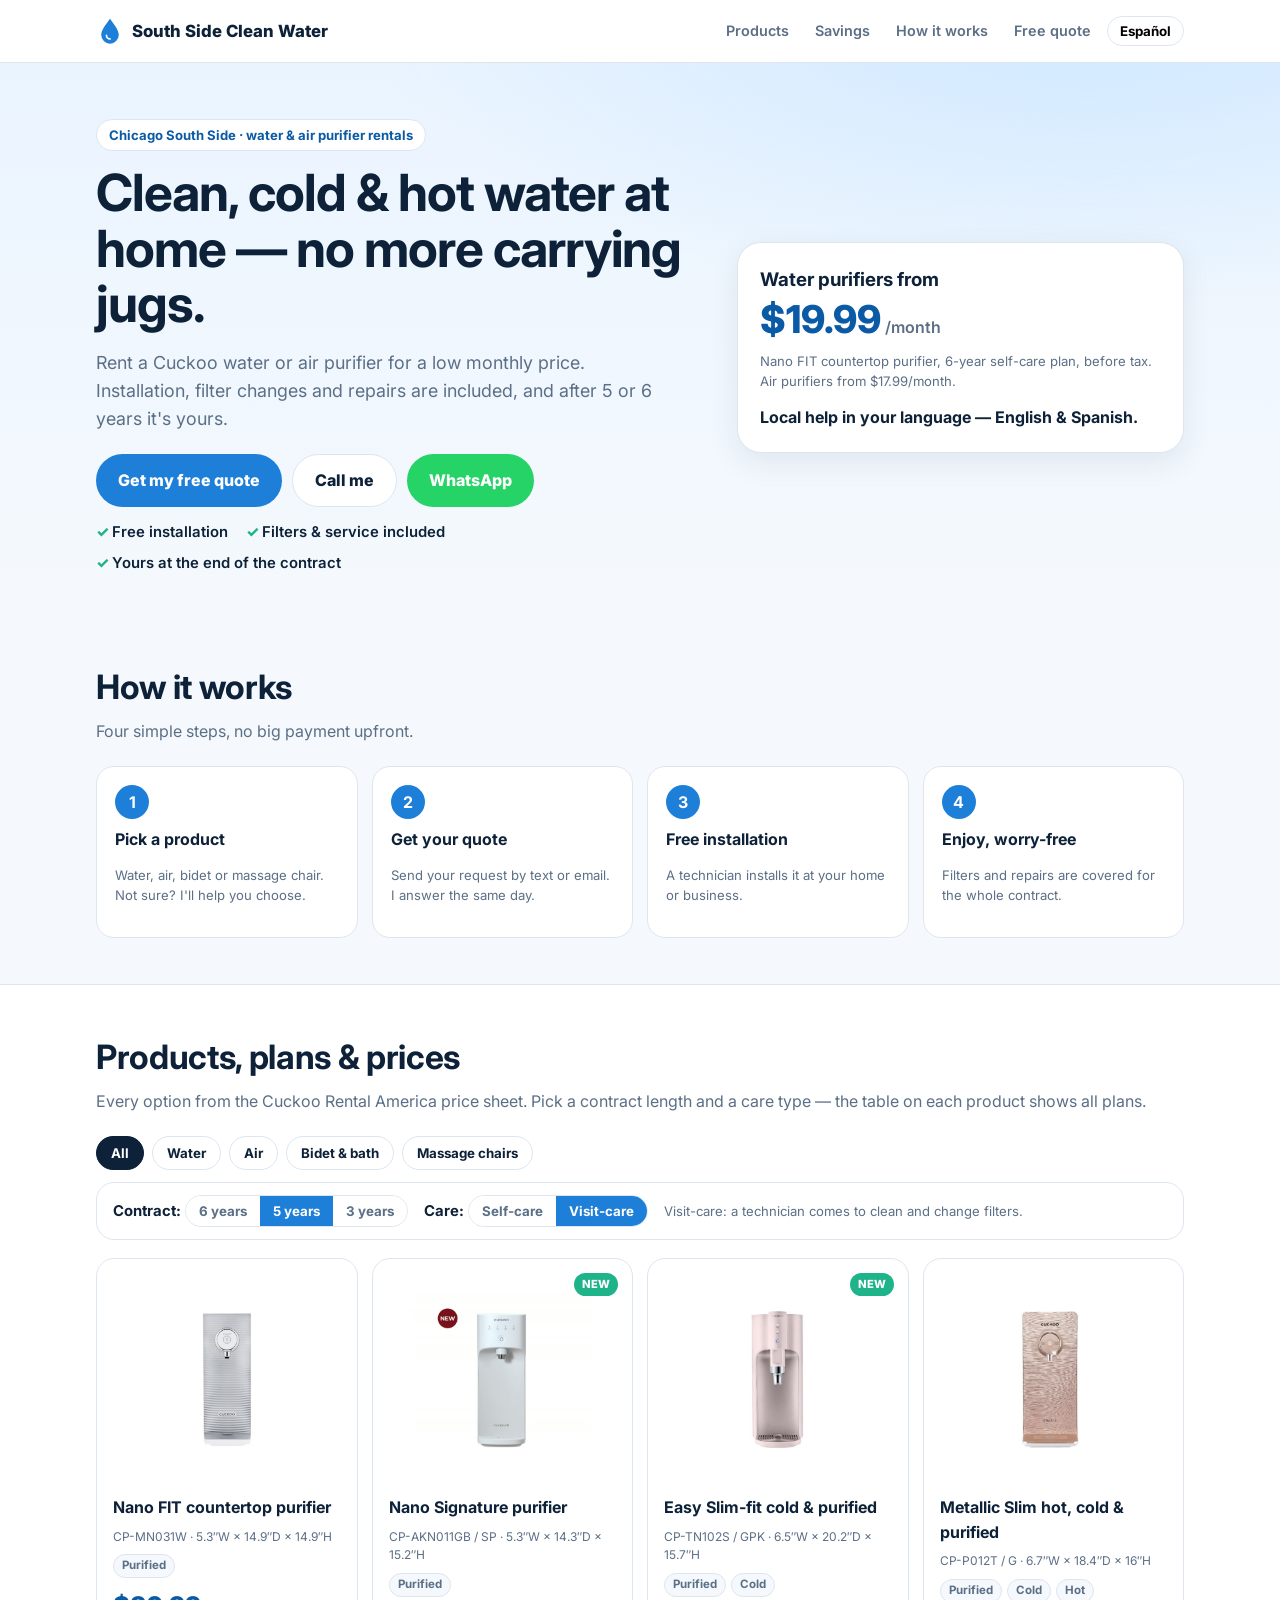
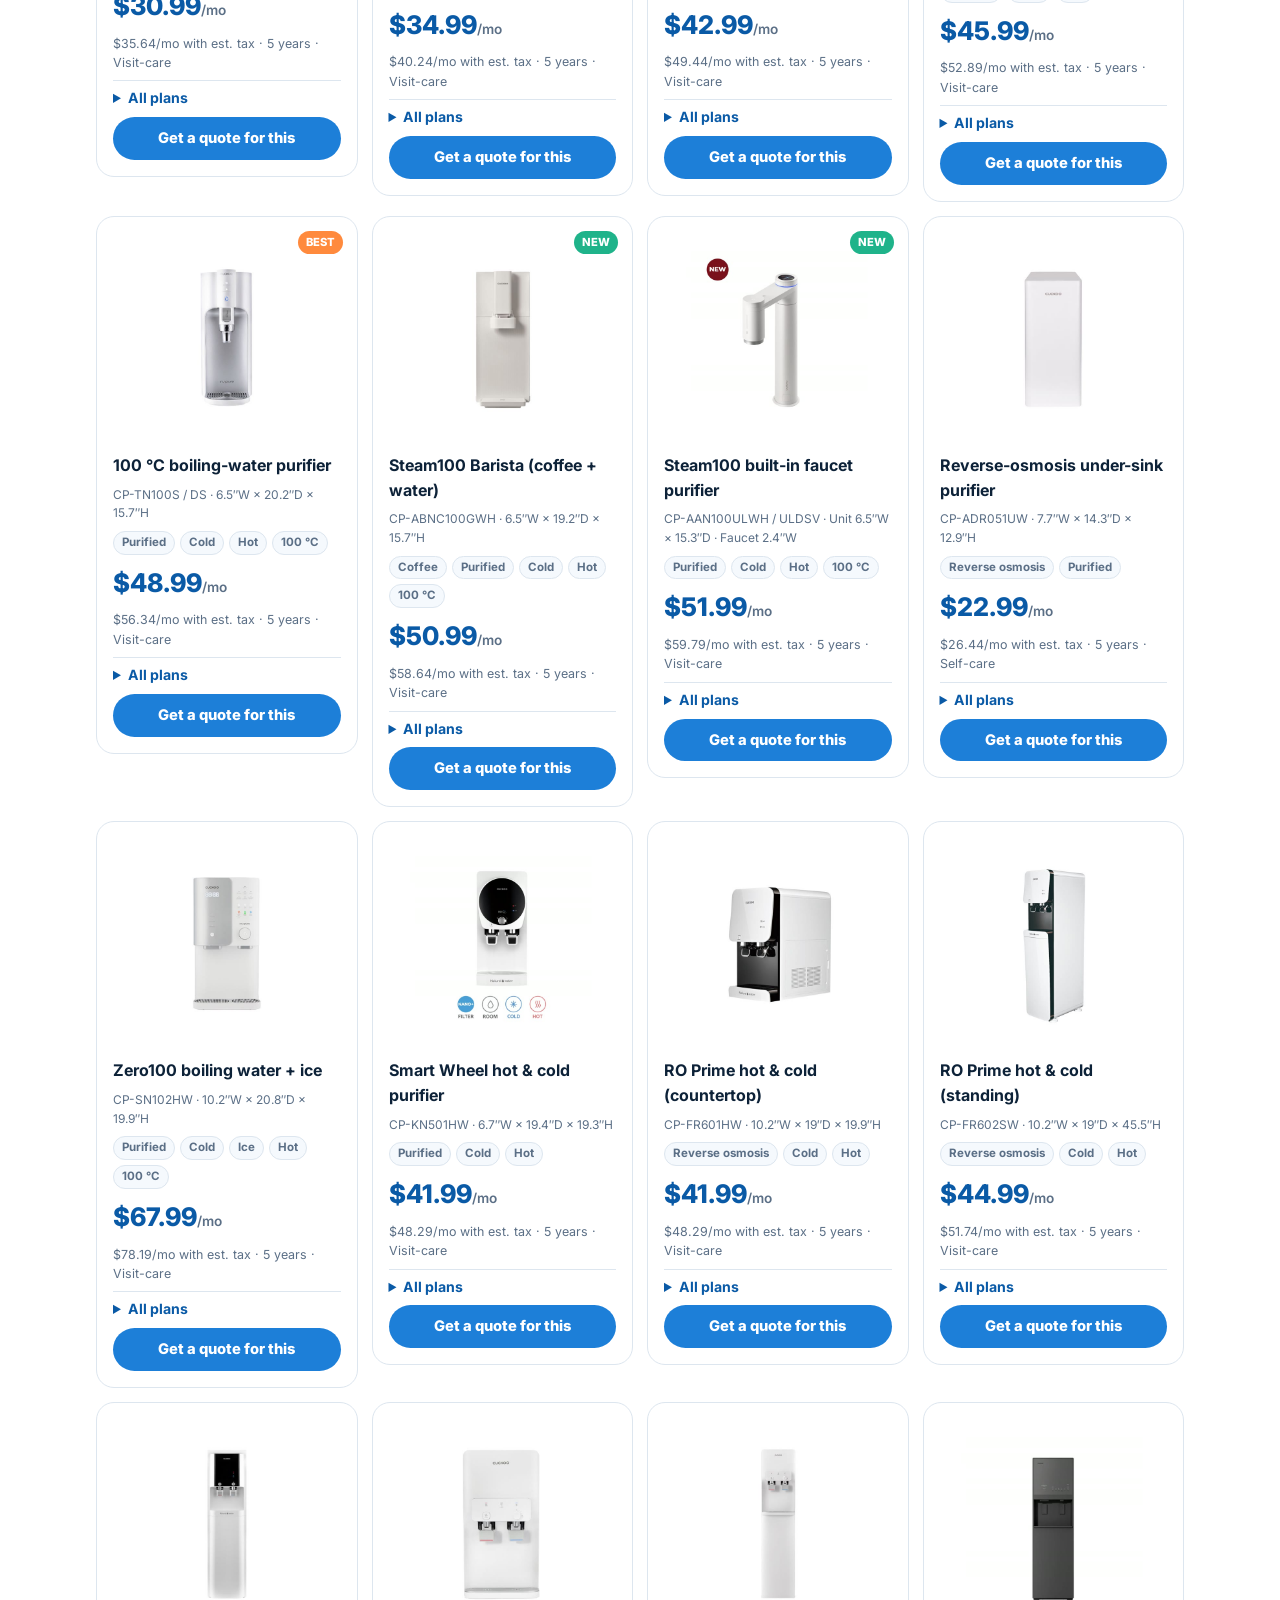
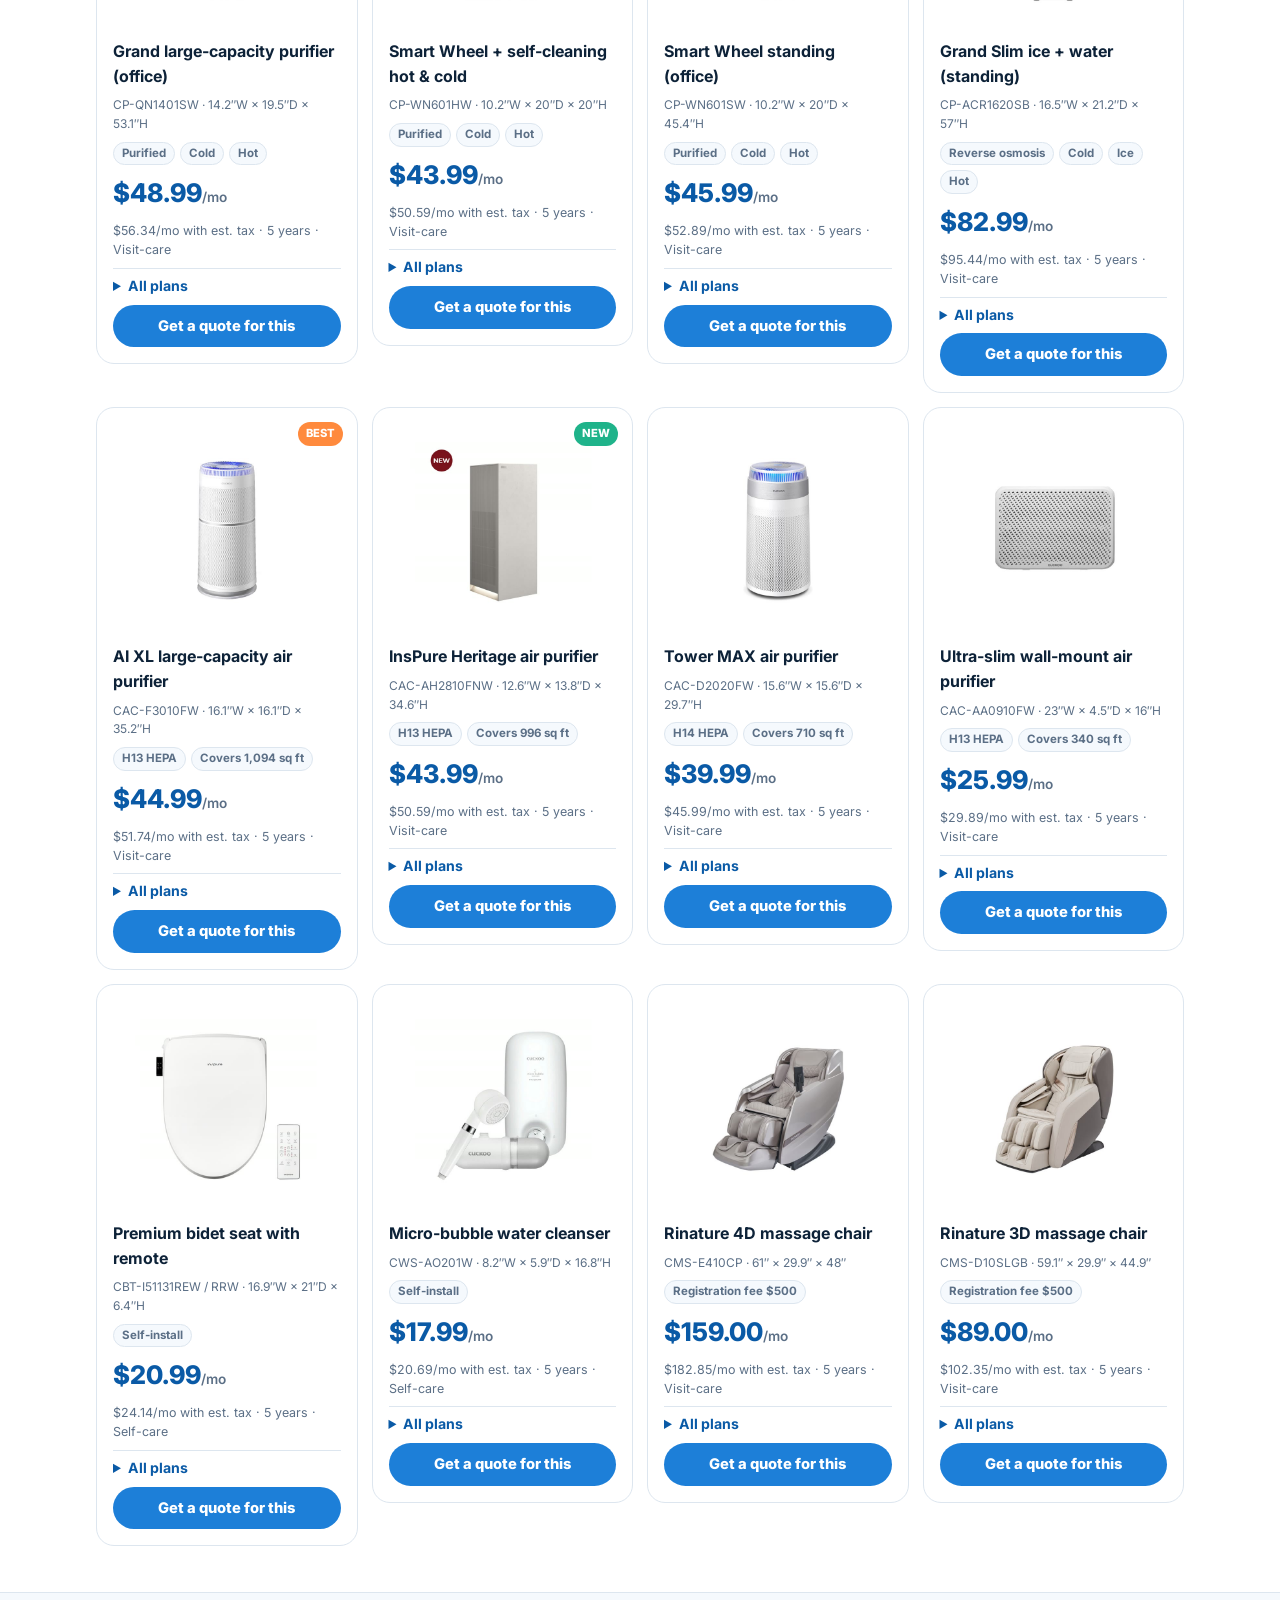
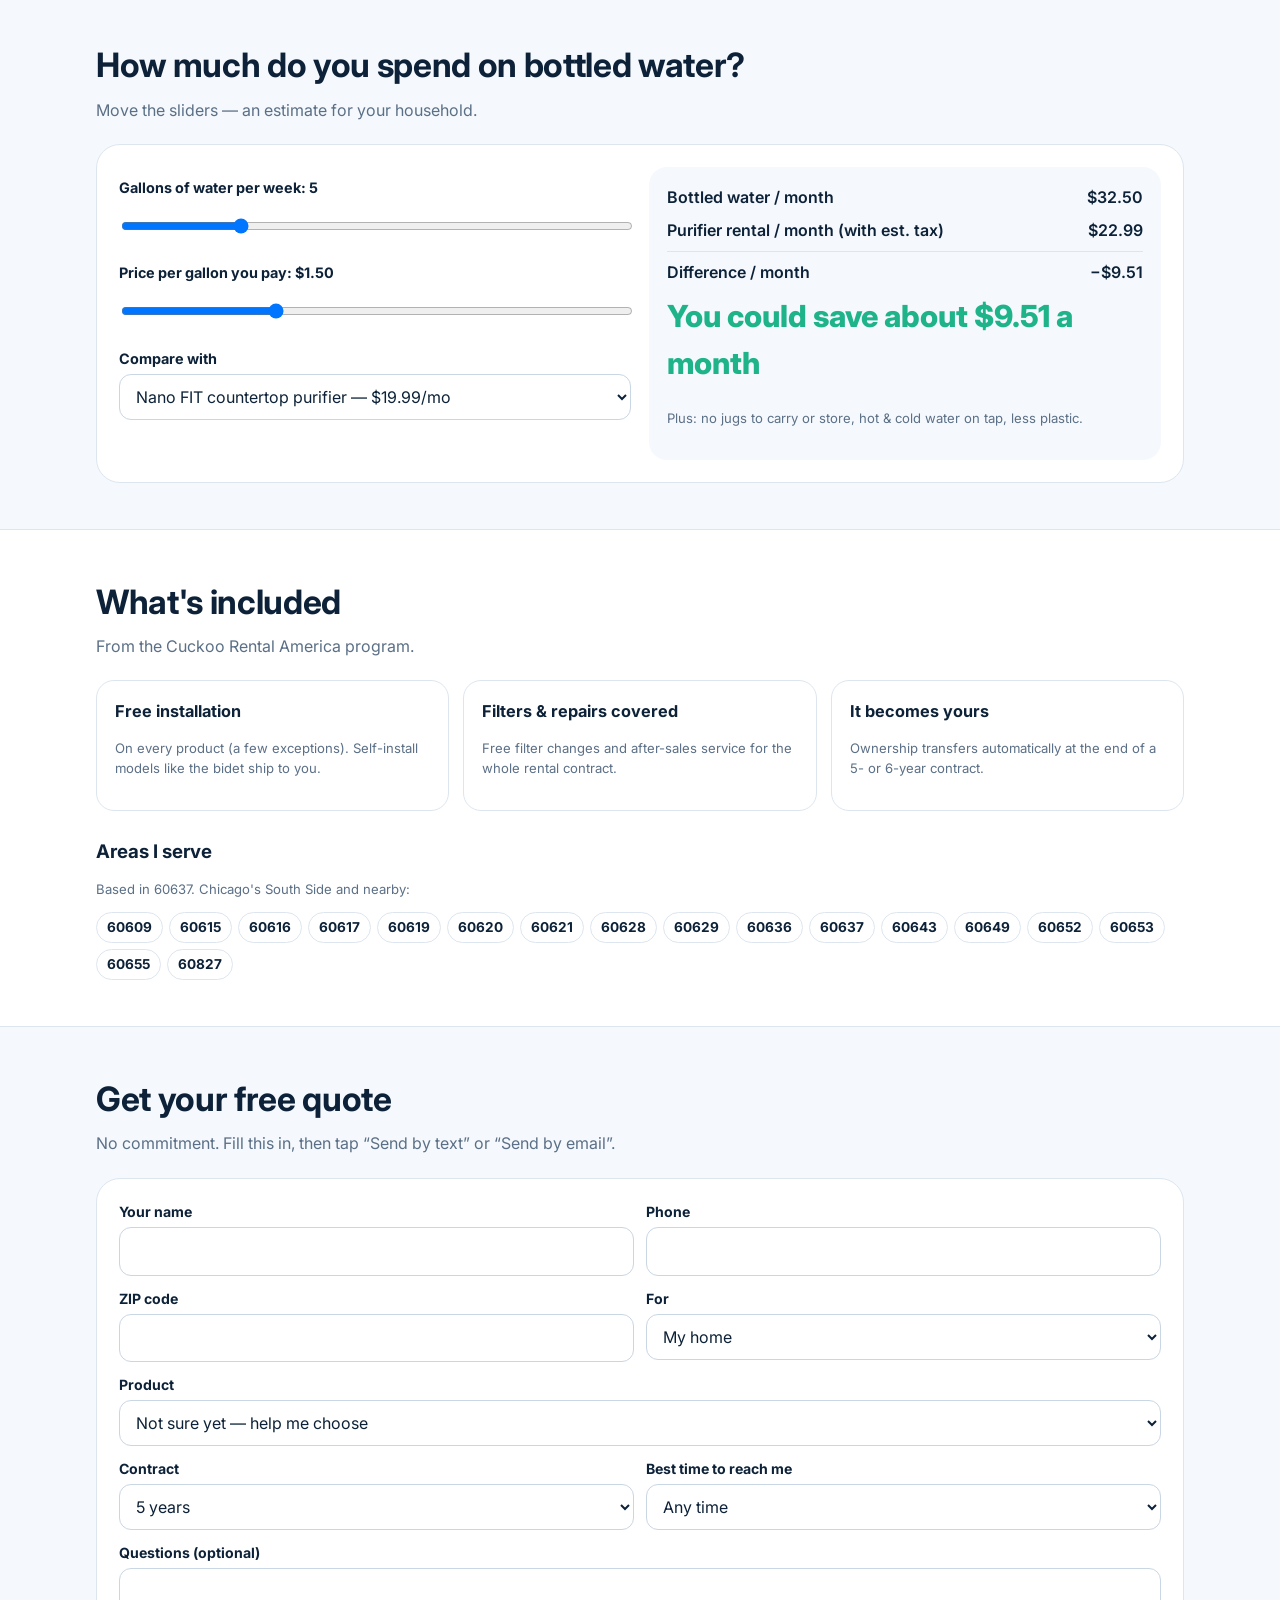
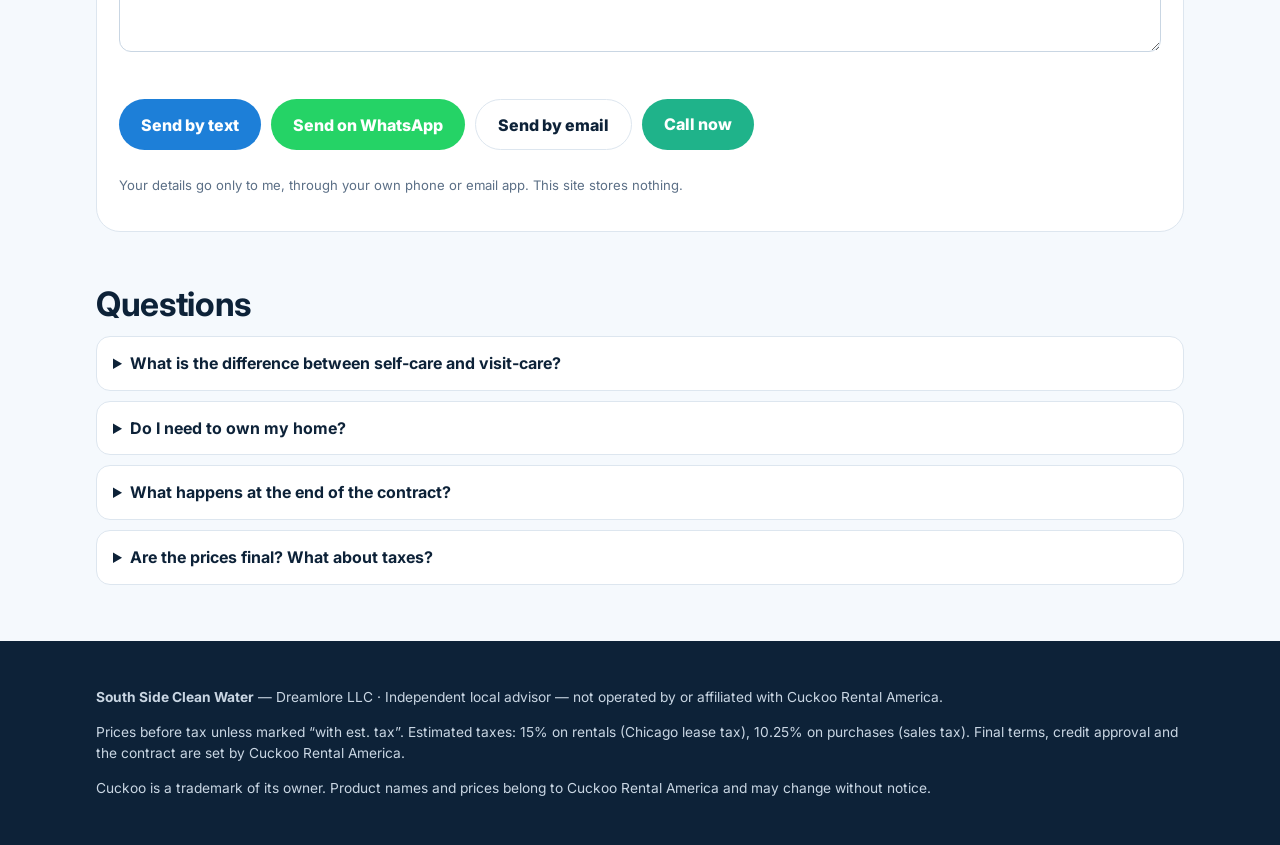
==== commit 0eb3686f: "Use Cuckoo Rental product photos; show whole device Co-Authored-By: Claude Opus 5.5 <noreply@anthrop" ====
--- a/index.html
+++ b/index.html
@@ -70,7 +70,7 @@
 .na{font-size:.85rem;color:var(--muted);font-weight:600}
 .meta{font-size:.78rem;color:var(--muted)}
 .card .btn{padding:10px 14px;font-size:.92rem}
-.pimg{width:132px;height:132px;border-radius:50%;object-fit:cover;align-self:center;background:#eef3f8;border:4px solid #fff;box-shadow:0 6px 18px rgba(13,34,56,.12)}
+.pimg{width:100%;height:210px;object-fit:contain;background:#fff;border-radius:14px;padding:8px}
 details.plans{border-top:1px solid var(--line);padding-top:6px}
 details.plans summary{cursor:pointer;font-weight:700;font-size:.88rem;color:var(--brand2)}
 .pt{width:100%;border-collapse:collapse;font-size:.8rem;margin-top:6px}
@@ -243,7 +243,7 @@
   <p data-t="tm">Cuckoo is a trademark of its owner. Product names and prices belong to Cuckoo Rental America and may change without notice.</p>
 </div></footer>
 
-<script src="products.js"></script>
-<script src="app.js"></script>
+<script src="products.js?v=3"></script>
+<script src="app.js?v=3"></script>
 </body>
 </html>
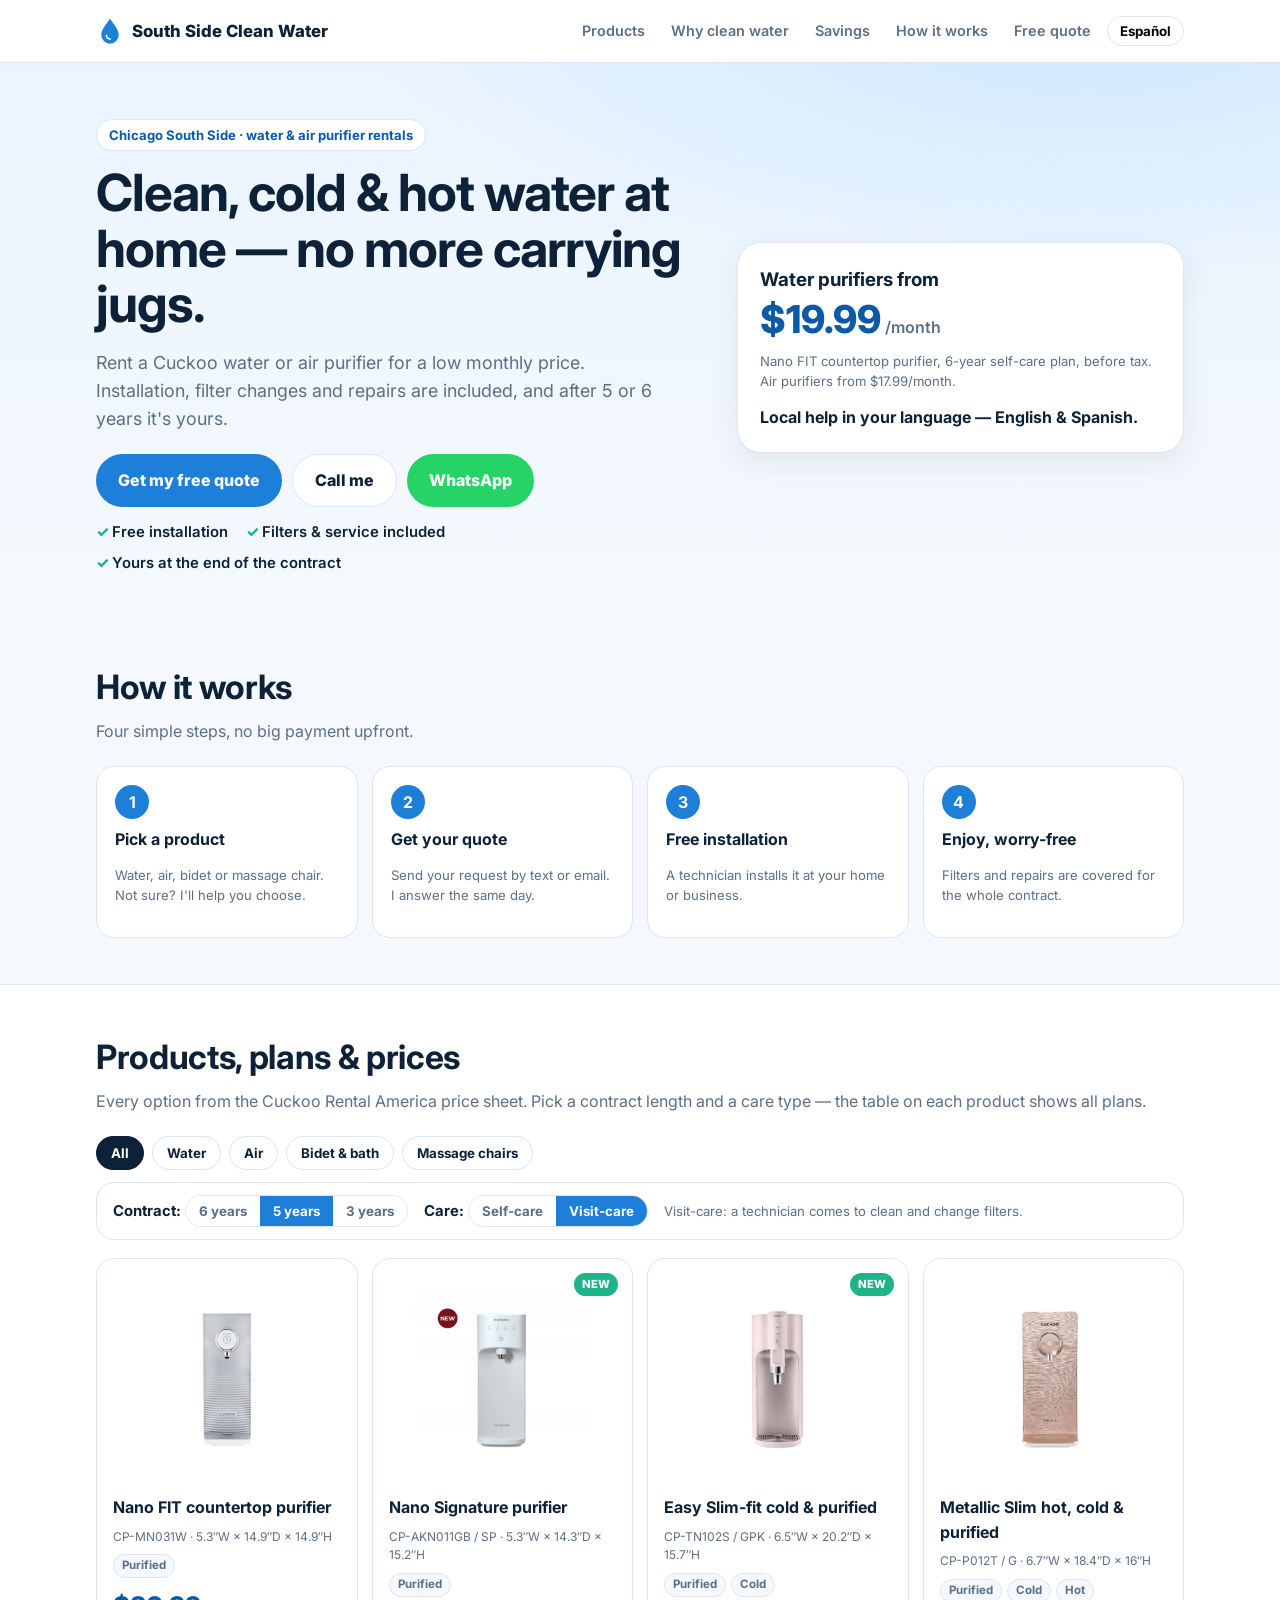
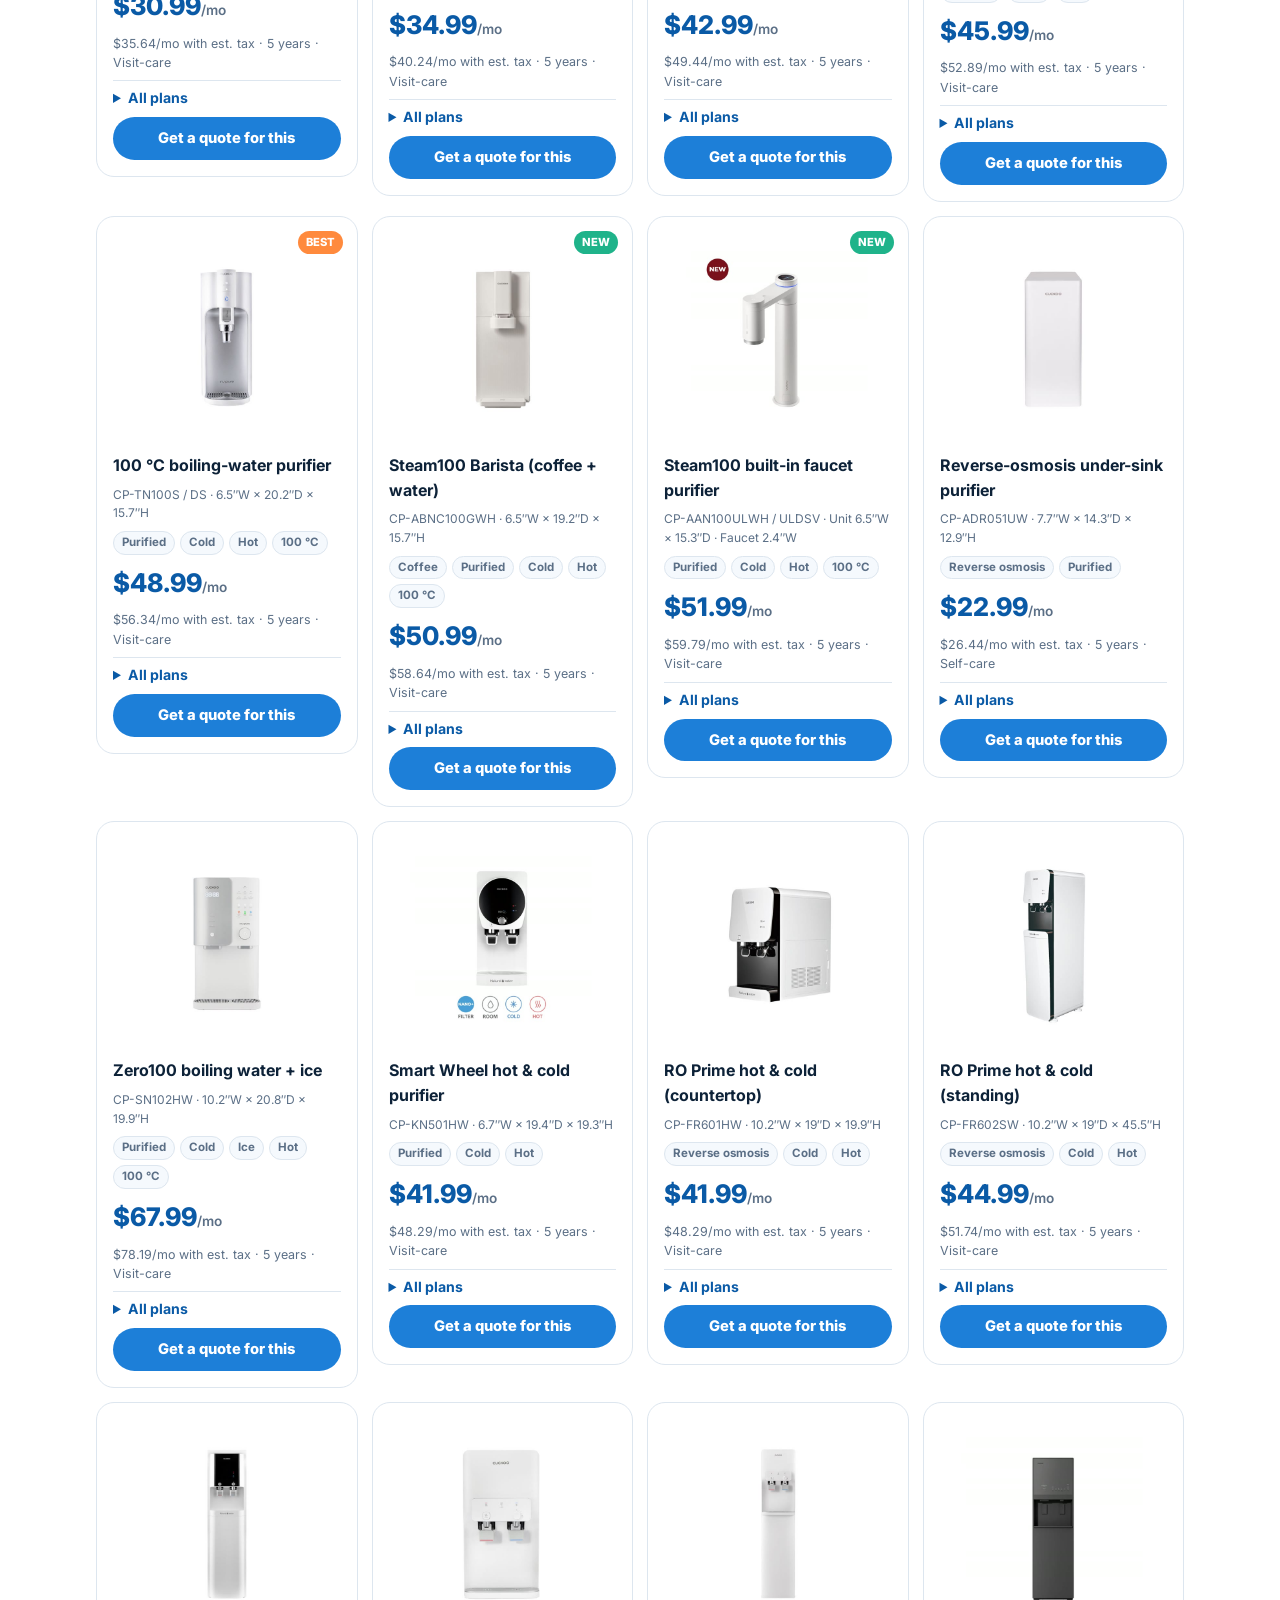
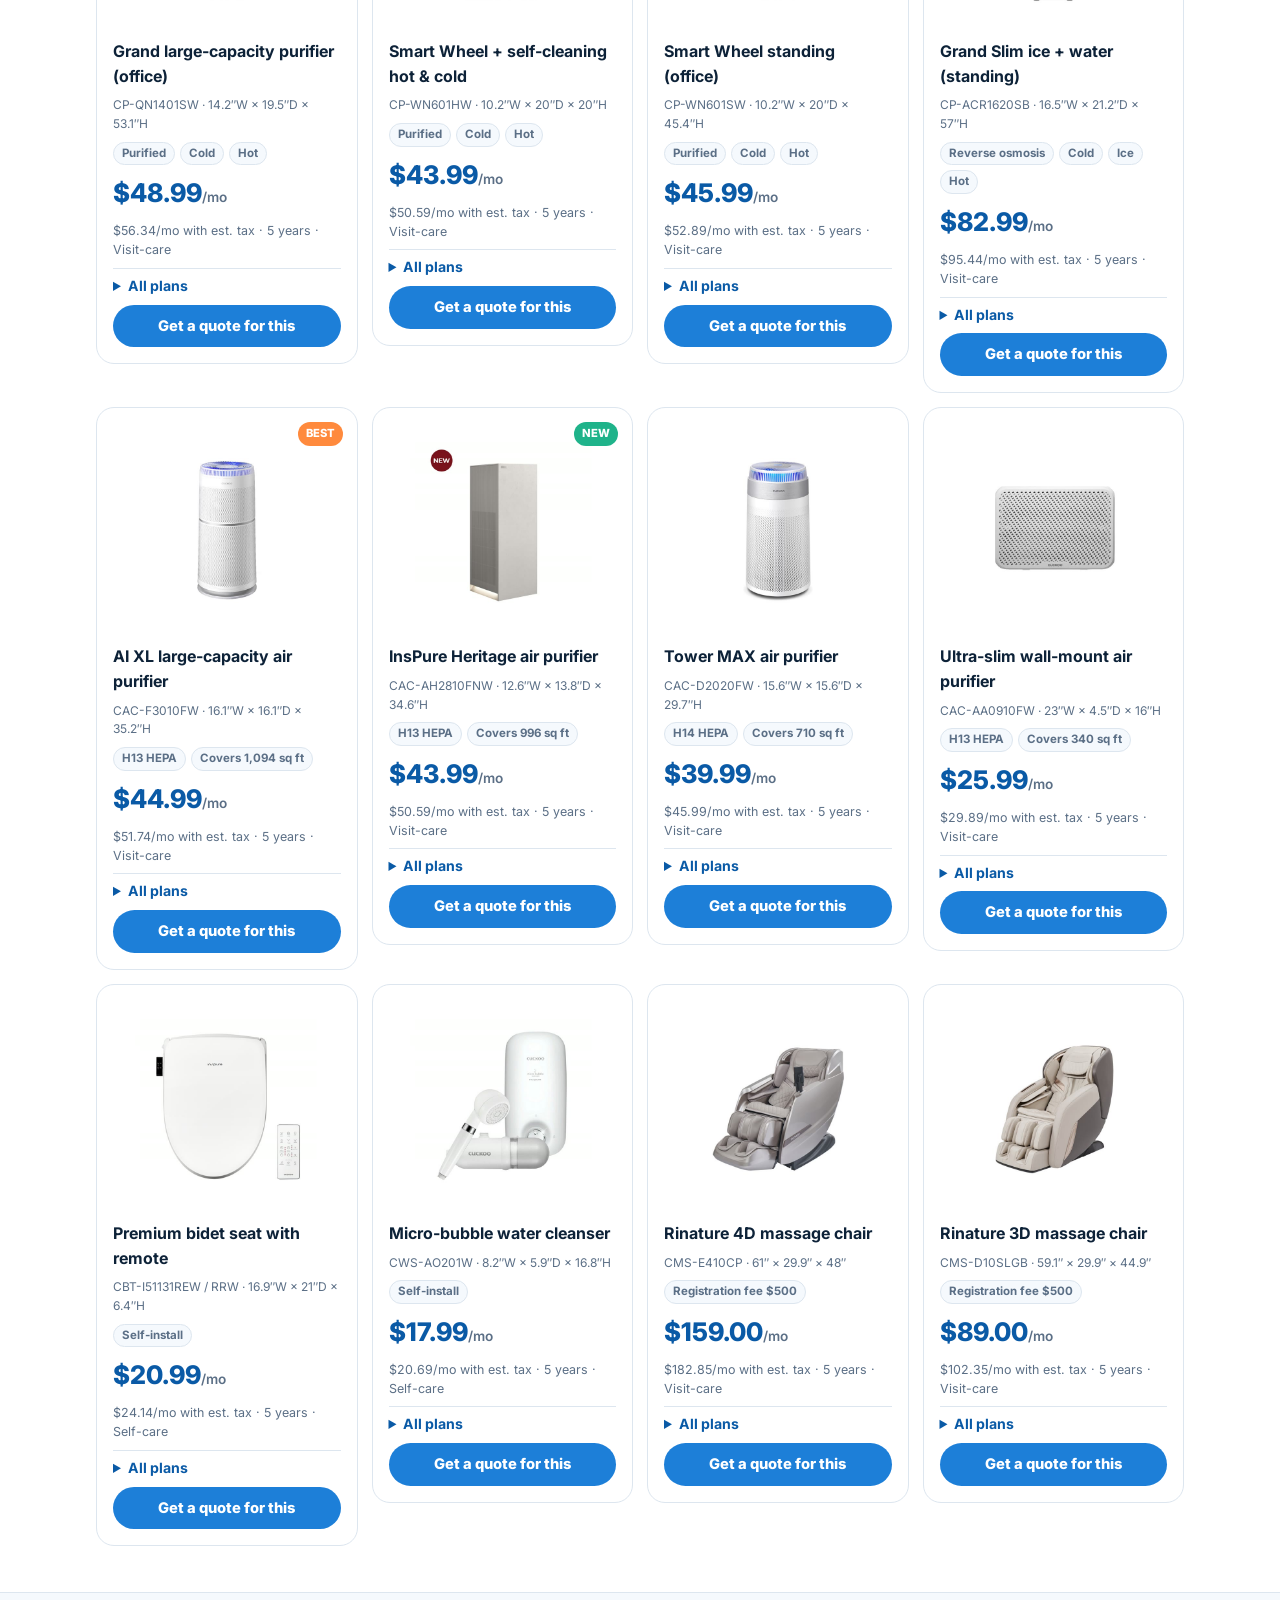
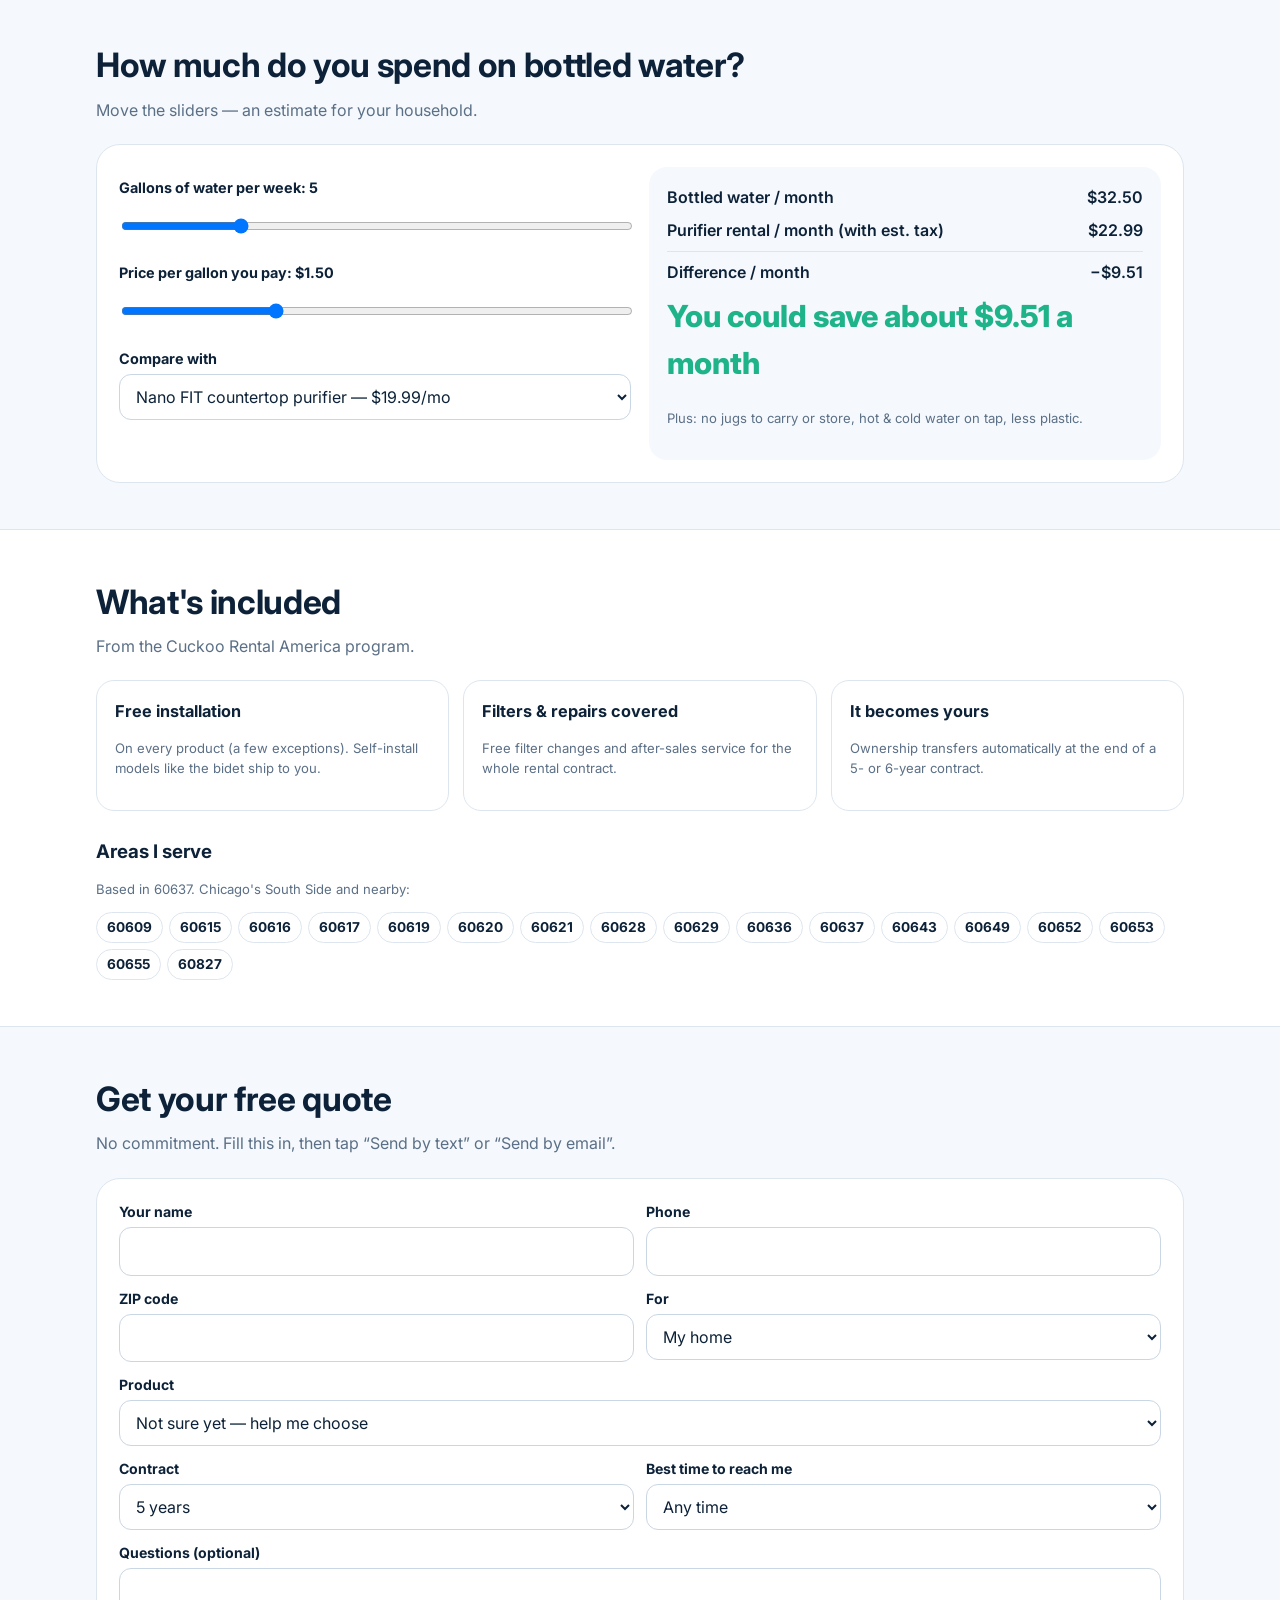
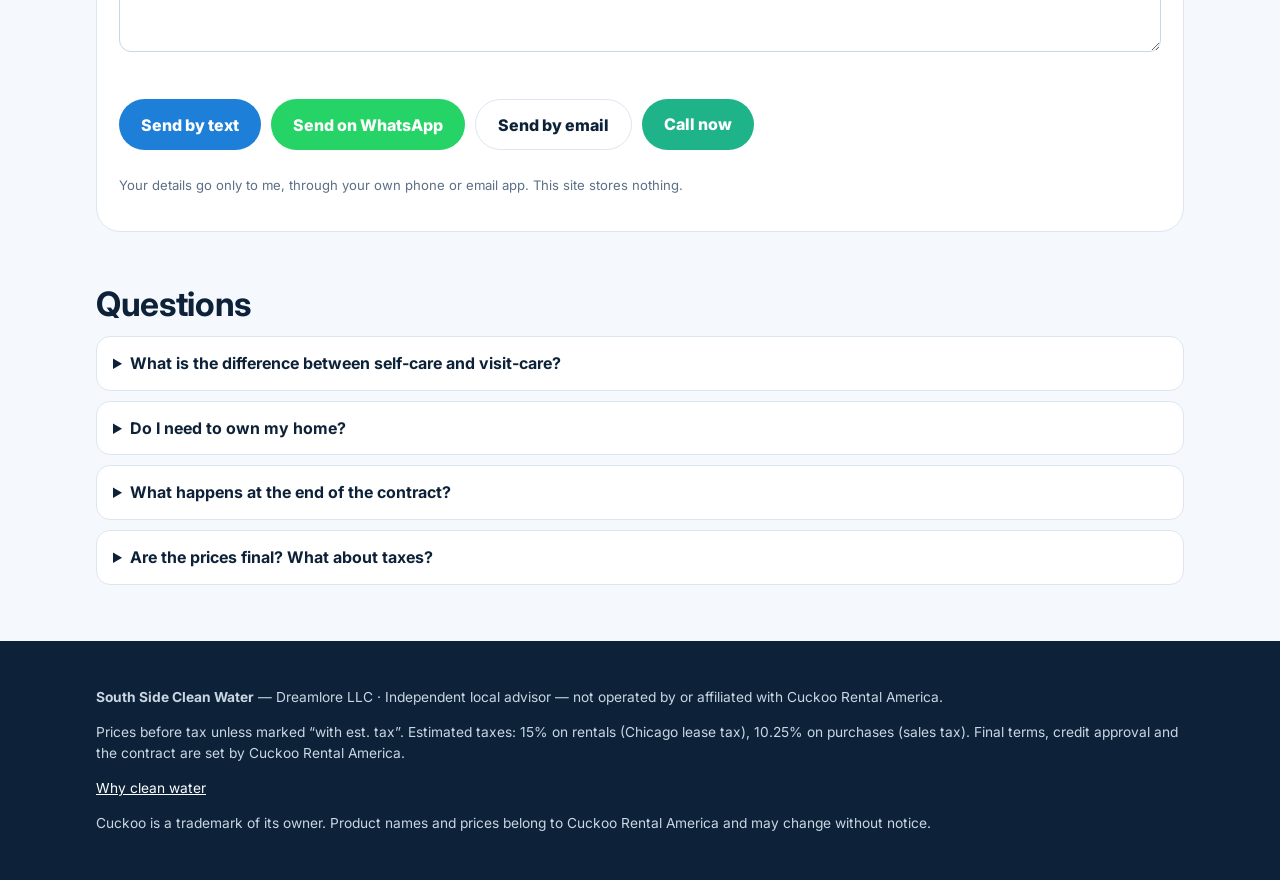
==== commit fe9769d4: "Add 'Why clean water' page (health, Chicago lead pipes, savings, plastic) EN/ES; shared style.css Co" ====
--- a/index.html
+++ b/index.html
@@ -10,111 +10,14 @@
 <link rel="icon" href="data:image/svg+xml,%3Csvg xmlns='http://www.w3.org/2000/svg' viewBox='0 0 64 64'%3E%3Cpath d='M32 4C22 18 12 30 12 41a20 20 0 0 0 40 0C52 30 42 18 32 4z' fill='%231d7fd8'/%3E%3C/svg%3E"/>
 <link rel="preconnect" href="https://fonts.googleapis.com"/>
 <link href="https://fonts.googleapis.com/css2?family=Inter:wght@400;600;800&display=swap" rel="stylesheet"/>
-<style>
-:root{--ink:#0d2238;--muted:#5b6f86;--line:#dde6ef;--bg:#f5f9fd;--card:#fff;--brand:#1d7fd8;--brand2:#0a5aa6;--accent:#1fb38a;--warm:#ff8a3d;--r:18px;--shadow:0 10px 30px rgba(13,34,56,.08)}
-*{box-sizing:border-box}html{scroll-behavior:smooth}
-body{margin:0;font-family:Inter,system-ui,Segoe UI,Arial,sans-serif;color:var(--ink);background:var(--bg);line-height:1.55}
-a{color:var(--brand2)}
-.wrap{max-width:1120px;margin:0 auto;padding:0 16px}
-header.top{position:sticky;top:0;z-index:20;background:rgba(255,255,255,.92);backdrop-filter:blur(8px);border-bottom:1px solid var(--line)}
-.top .wrap{display:flex;align-items:center;gap:12px;height:62px}
-.logo{display:flex;align-items:center;gap:8px;font-weight:800;text-decoration:none;color:var(--ink);font-size:1.05rem}
-.logo svg{width:28px;height:28px}
-.top nav{margin-left:auto;display:flex;gap:6px;align-items:center}
-.top nav a{font-size:.9rem;font-weight:600;color:var(--muted);text-decoration:none;padding:6px 10px;border-radius:99px}
-.top nav a:hover{background:var(--bg);color:var(--ink)}
-.lang{border:1px solid var(--line);background:#fff;border-radius:99px;padding:6px 12px;font-weight:700;cursor:pointer;font-family:inherit}
-.btn{display:inline-flex;align-items:center;justify-content:center;gap:8px;border:0;border-radius:99px;padding:13px 22px;font-weight:800;font-size:1rem;cursor:pointer;text-decoration:none;font-family:inherit}
-.btn-main{background:var(--brand);color:#fff}.btn-main:hover{background:var(--brand2)}
-.btn-ghost{background:#fff;color:var(--ink);border:1px solid var(--line)}
-.btn-green{background:var(--accent);color:#fff}
-.btn-wa{background:#25d366;color:#fff}.btn-wa:hover{background:#1da851}
-.hero{background:radial-gradient(1200px 500px at 85% -10%,#cfe8ff 0,transparent 60%),linear-gradient(180deg,#eaf4ff,#f5f9fd);padding:56px 0 40px}
-.hero .wrap{display:grid;grid-template-columns:1.15fr .85fr;gap:36px;align-items:center}
-.kicker{display:inline-block;background:#fff;border:1px solid var(--line);border-radius:99px;padding:5px 12px;font-size:.82rem;font-weight:700;color:var(--brand2)}
-h1{font-size:clamp(2rem,4.6vw,3.2rem);line-height:1.08;margin:14px 0 12px;letter-spacing:-.02em}
-.lead{font-size:1.12rem;color:var(--muted);max-width:560px}
-.cta{display:flex;gap:10px;flex-wrap:wrap;margin:22px 0 14px}
-.ticks{display:flex;flex-wrap:wrap;gap:8px 18px;padding:0;margin:0;list-style:none;font-weight:600;font-size:.93rem}
-.ticks li::before{content:"✓ ";color:var(--accent);font-weight:800}
-.hero-card{background:#fff;border-radius:24px;box-shadow:var(--shadow);padding:22px;border:1px solid var(--line)}
-.hero-card h3{margin:0 0 6px}
-.price-big{font-size:2.4rem;font-weight:800;color:var(--brand2);line-height:1}
-.price-big small{font-size:1rem;color:var(--muted);font-weight:600}
-section{padding:46px 0}
-h2{font-size:clamp(1.5rem,3vw,2.1rem);margin:0 0 6px;letter-spacing:-.01em}
-.sub{color:var(--muted);margin:0 0 22px}
-.steps{display:grid;grid-template-columns:repeat(4,1fr);gap:14px}
-.step{background:#fff;border:1px solid var(--line);border-radius:var(--r);padding:18px}
-.step b{display:flex;width:34px;height:34px;border-radius:50%;background:var(--brand);color:#fff;align-items:center;justify-content:center;margin-bottom:8px}
-.filters{display:flex;flex-wrap:wrap;gap:8px;margin-bottom:12px}
-.chip{border:1px solid var(--line);background:#fff;border-radius:99px;padding:8px 14px;font-weight:700;cursor:pointer;font-family:inherit;color:var(--ink)}
-.chip.on{background:var(--ink);color:#fff;border-color:var(--ink)}
-.plan{display:flex;flex-wrap:wrap;gap:16px;align-items:center;background:#fff;border:1px solid var(--line);border-radius:var(--r);padding:12px 16px;margin-bottom:18px;font-size:.93rem}
-.seg{display:inline-flex;border:1px solid var(--line);border-radius:99px;overflow:hidden}
-.seg button{border:0;background:#fff;padding:7px 13px;font-weight:700;cursor:pointer;font-family:inherit;color:var(--muted)}
-.seg button.on{background:var(--brand);color:#fff}
-.grid{display:grid;grid-template-columns:repeat(auto-fill,minmax(250px,1fr));gap:14px;align-items:start}
-.card{background:var(--card);border:1px solid var(--line);border-radius:var(--r);padding:16px;display:flex;flex-direction:column;gap:8px;position:relative}
-.card .ic{width:52px;height:52px;border-radius:14px;display:flex;align-items:center;justify-content:center;background:#eaf4ff}
-.card .ic svg{width:30px;height:30px}
-.card[data-cat=air] .ic{background:#e6f8f2}.card[data-cat=bath] .ic{background:#fff1e7}.card[data-cat=massage] .ic{background:#f1ecff}
-.badge{position:absolute;top:14px;right:14px;font-size:.7rem;font-weight:800;padding:3px 8px;border-radius:99px;background:var(--warm);color:#fff}
-.badge.new{background:var(--accent)}
-.card h3{font-size:1rem;margin:2px 0 0}
-.model{font-size:.75rem;color:var(--muted)}
-.tags{display:flex;flex-wrap:wrap;gap:5px}
-.tag{font-size:.72rem;font-weight:700;background:var(--bg);border:1px solid var(--line);border-radius:99px;padding:2px 8px;color:var(--muted)}
-.rent{margin-top:auto;font-size:1.6rem;font-weight:800;color:var(--brand2)}
-.rent small{font-size:.85rem;color:var(--muted);font-weight:600}
-.na{font-size:.85rem;color:var(--muted);font-weight:600}
-.meta{font-size:.78rem;color:var(--muted)}
-.card .btn{padding:10px 14px;font-size:.92rem}
-.pimg{width:100%;height:210px;object-fit:contain;background:#fff;border-radius:14px;padding:8px}
-details.plans{border-top:1px solid var(--line);padding-top:6px}
-details.plans summary{cursor:pointer;font-weight:700;font-size:.88rem;color:var(--brand2)}
-.pt{width:100%;border-collapse:collapse;font-size:.8rem;margin-top:6px}
-.pt th,.pt td{padding:5px 4px;border-bottom:1px solid var(--line);text-align:right}
-.pt th:first-child{text-align:left;font-weight:600;color:var(--muted)}
-.pt thead th{font-size:.72rem;text-transform:uppercase;letter-spacing:.04em;color:var(--muted)}
-.pt tr.sel th{color:var(--ink)}
-.pt td.on{background:#e3f0fd;font-weight:800;color:var(--brand2);border-radius:6px}
-.pt tr.extra th,.pt tr.extra td{font-size:.74rem;color:var(--muted)}
-.calc{display:grid;grid-template-columns:1fr 1fr;gap:18px;background:#fff;border:1px solid var(--line);border-radius:24px;padding:22px}
-.calc label{display:block;font-weight:700;font-size:.9rem;margin:10px 0 4px}
-.calc input[type=range]{width:100%}
-.out{background:var(--bg);border-radius:18px;padding:18px;display:flex;flex-direction:column;gap:8px;justify-content:center}
-.out .row{display:flex;justify-content:space-between;font-weight:600}
-.save{font-size:1.9rem;font-weight:800;color:var(--accent)}
-.benefits{display:grid;grid-template-columns:repeat(3,1fr);gap:14px}
-.ben{background:#fff;border:1px solid var(--line);border-radius:var(--r);padding:18px}
-.ben h3{margin:0 0 4px;font-size:1.02rem}
-.area{display:flex;flex-wrap:wrap;gap:6px;margin-top:10px}
-.area span{background:#fff;border:1px solid var(--line);border-radius:99px;padding:4px 10px;font-weight:700;font-size:.85rem}
-form{background:#fff;border:1px solid var(--line);border-radius:24px;padding:22px;display:grid;grid-template-columns:1fr 1fr;gap:12px}
-form .full{grid-column:1/-1}
-form label{font-weight:700;font-size:.88rem;display:block;margin-bottom:4px}
-input,select,textarea{width:100%;padding:11px 12px;border:1px solid #c9d6e3;border-radius:12px;font:inherit;background:#fff;color:var(--ink)}
-textarea{min-height:84px;resize:vertical}
-.send{display:flex;flex-wrap:wrap;gap:10px}
-.note{font-size:.82rem;color:var(--muted)}
-.err{color:#c0392b;font-weight:700;font-size:.88rem;min-height:1.2em}
-details.faq{background:#fff;border:1px solid var(--line);border-radius:14px;padding:14px 16px;margin-bottom:10px}
-details.faq summary{font-weight:700;cursor:pointer}
-footer{background:var(--ink);color:#c9d6e3;padding:32px 0;font-size:.86rem}
-footer a{color:#fff}
-.sticky-call{display:none}
-@media (max-width:900px){.hero .wrap,.calc{grid-template-columns:1fr}.steps{grid-template-columns:1fr 1fr}.benefits{grid-template-columns:1fr}.top nav a{display:none}}
-@media (max-width:560px){form{grid-template-columns:1fr}.steps{grid-template-columns:1fr}
-  .sticky-call{display:flex;position:fixed;left:12px;right:12px;bottom:12px;z-index:30;gap:8px}
-  .sticky-call .btn{flex:1;box-shadow:0 8px 24px rgba(0,0,0,.18)} body{padding-bottom:76px}}
-</style>
+<link rel="stylesheet" href="style.css?v=4"/>
 </head>
 <body>
 <header class="top"><div class="wrap">
   <a class="logo" href="#top"><svg viewBox="0 0 64 64"><path d="M32 4C22 18 12 30 12 41a20 20 0 0 0 40 0C52 30 42 18 32 4z" fill="#1d7fd8"/><path d="M24 42a8 8 0 0 0 8 8" stroke="#fff" stroke-width="4" fill="none" stroke-linecap="round"/></svg><span data-t="brand">South Side Clean Water</span></a>
   <nav>
     <a href="#products" data-t="navProducts">Products</a>
+    <a href="why.html" data-t="navWhy">Why clean water</a>
     <a href="#savings" data-t="navSavings">Savings</a>
     <a href="#how" data-t="navHow">How it works</a>
     <a href="#quote" data-t="navQuote">Free quote</a>
@@ -240,10 +143,11 @@
 <footer><div class="wrap">
   <p><strong data-t="brand">South Side Clean Water</strong> — <span id="repLine"></span></p>
   <p id="disclaimer"></p>
+  <p><a href="why.html" data-t="navWhy">Why clean water</a></p>
   <p data-t="tm">Cuckoo is a trademark of its owner. Product names and prices belong to Cuckoo Rental America and may change without notice.</p>
 </div></footer>
 
-<script src="products.js?v=3"></script>
-<script src="app.js?v=3"></script>
+<script src="products.js?v=4"></script>
+<script src="app.js?v=4"></script>
 </body>
 </html>
--- a/style.css
+++ b/style.css
@@ -0,0 +1,97 @@
+:root{--ink:#0d2238;--muted:#5b6f86;--line:#dde6ef;--bg:#f5f9fd;--card:#fff;--brand:#1d7fd8;--brand2:#0a5aa6;--accent:#1fb38a;--warm:#ff8a3d;--r:18px;--shadow:0 10px 30px rgba(13,34,56,.08)}
+*{box-sizing:border-box}html{scroll-behavior:smooth}
+body{margin:0;font-family:Inter,system-ui,Segoe UI,Arial,sans-serif;color:var(--ink);background:var(--bg);line-height:1.55}
+a{color:var(--brand2)}
+.wrap{max-width:1120px;margin:0 auto;padding:0 16px}
+header.top{position:sticky;top:0;z-index:20;background:rgba(255,255,255,.92);backdrop-filter:blur(8px);border-bottom:1px solid var(--line)}
+.top .wrap{display:flex;align-items:center;gap:12px;height:62px}
+.logo{display:flex;align-items:center;gap:8px;font-weight:800;text-decoration:none;color:var(--ink);font-size:1.05rem}
+.logo svg{width:28px;height:28px}
+.top nav{margin-left:auto;display:flex;gap:6px;align-items:center}
+.top nav a{font-size:.9rem;font-weight:600;color:var(--muted);text-decoration:none;padding:6px 10px;border-radius:99px}
+.top nav a:hover{background:var(--bg);color:var(--ink)}
+.lang{border:1px solid var(--line);background:#fff;border-radius:99px;padding:6px 12px;font-weight:700;cursor:pointer;font-family:inherit}
+.btn{display:inline-flex;align-items:center;justify-content:center;gap:8px;border:0;border-radius:99px;padding:13px 22px;font-weight:800;font-size:1rem;cursor:pointer;text-decoration:none;font-family:inherit}
+.btn-main{background:var(--brand);color:#fff}.btn-main:hover{background:var(--brand2)}
+.btn-ghost{background:#fff;color:var(--ink);border:1px solid var(--line)}
+.btn-green{background:var(--accent);color:#fff}
+.btn-wa{background:#25d366;color:#fff}.btn-wa:hover{background:#1da851}
+.hero{background:radial-gradient(1200px 500px at 85% -10%,#cfe8ff 0,transparent 60%),linear-gradient(180deg,#eaf4ff,#f5f9fd);padding:56px 0 40px}
+.hero .wrap{display:grid;grid-template-columns:1.15fr .85fr;gap:36px;align-items:center}
+.kicker{display:inline-block;background:#fff;border:1px solid var(--line);border-radius:99px;padding:5px 12px;font-size:.82rem;font-weight:700;color:var(--brand2)}
+h1{font-size:clamp(2rem,4.6vw,3.2rem);line-height:1.08;margin:14px 0 12px;letter-spacing:-.02em}
+.lead{font-size:1.12rem;color:var(--muted);max-width:560px}
+.cta{display:flex;gap:10px;flex-wrap:wrap;margin:22px 0 14px}
+.ticks{display:flex;flex-wrap:wrap;gap:8px 18px;padding:0;margin:0;list-style:none;font-weight:600;font-size:.93rem}
+.ticks li::before{content:"✓ ";color:var(--accent);font-weight:800}
+.hero-card{background:#fff;border-radius:24px;box-shadow:var(--shadow);padding:22px;border:1px solid var(--line)}
+.hero-card h3{margin:0 0 6px}
+.price-big{font-size:2.4rem;font-weight:800;color:var(--brand2);line-height:1}
+.price-big small{font-size:1rem;color:var(--muted);font-weight:600}
+section{padding:46px 0}
+h2{font-size:clamp(1.5rem,3vw,2.1rem);margin:0 0 6px;letter-spacing:-.01em}
+.sub{color:var(--muted);margin:0 0 22px}
+.steps{display:grid;grid-template-columns:repeat(4,1fr);gap:14px}
+.step{background:#fff;border:1px solid var(--line);border-radius:var(--r);padding:18px}
+.step b{display:flex;width:34px;height:34px;border-radius:50%;background:var(--brand);color:#fff;align-items:center;justify-content:center;margin-bottom:8px}
+.filters{display:flex;flex-wrap:wrap;gap:8px;margin-bottom:12px}
+.chip{border:1px solid var(--line);background:#fff;border-radius:99px;padding:8px 14px;font-weight:700;cursor:pointer;font-family:inherit;color:var(--ink)}
+.chip.on{background:var(--ink);color:#fff;border-color:var(--ink)}
+.plan{display:flex;flex-wrap:wrap;gap:16px;align-items:center;background:#fff;border:1px solid var(--line);border-radius:var(--r);padding:12px 16px;margin-bottom:18px;font-size:.93rem}
+.seg{display:inline-flex;border:1px solid var(--line);border-radius:99px;overflow:hidden}
+.seg button{border:0;background:#fff;padding:7px 13px;font-weight:700;cursor:pointer;font-family:inherit;color:var(--muted)}
+.seg button.on{background:var(--brand);color:#fff}
+.grid{display:grid;grid-template-columns:repeat(auto-fill,minmax(250px,1fr));gap:14px;align-items:start}
+.card{background:var(--card);border:1px solid var(--line);border-radius:var(--r);padding:16px;display:flex;flex-direction:column;gap:8px;position:relative}
+.card .ic{width:52px;height:52px;border-radius:14px;display:flex;align-items:center;justify-content:center;background:#eaf4ff}
+.card .ic svg{width:30px;height:30px}
+.card[data-cat=air] .ic{background:#e6f8f2}.card[data-cat=bath] .ic{background:#fff1e7}.card[data-cat=massage] .ic{background:#f1ecff}
+.badge{position:absolute;top:14px;right:14px;font-size:.7rem;font-weight:800;padding:3px 8px;border-radius:99px;background:var(--warm);color:#fff}
+.badge.new{background:var(--accent)}
+.card h3{font-size:1rem;margin:2px 0 0}
+.model{font-size:.75rem;color:var(--muted)}
+.tags{display:flex;flex-wrap:wrap;gap:5px}
+.tag{font-size:.72rem;font-weight:700;background:var(--bg);border:1px solid var(--line);border-radius:99px;padding:2px 8px;color:var(--muted)}
+.rent{margin-top:auto;font-size:1.6rem;font-weight:800;color:var(--brand2)}
+.rent small{font-size:.85rem;color:var(--muted);font-weight:600}
+.na{font-size:.85rem;color:var(--muted);font-weight:600}
+.meta{font-size:.78rem;color:var(--muted)}
+.card .btn{padding:10px 14px;font-size:.92rem}
+.pimg{width:100%;height:210px;object-fit:contain;background:#fff;border-radius:14px;padding:8px}
+details.plans{border-top:1px solid var(--line);padding-top:6px}
+details.plans summary{cursor:pointer;font-weight:700;font-size:.88rem;color:var(--brand2)}
+.pt{width:100%;border-collapse:collapse;font-size:.8rem;margin-top:6px}
+.pt th,.pt td{padding:5px 4px;border-bottom:1px solid var(--line);text-align:right}
+.pt th:first-child{text-align:left;font-weight:600;color:var(--muted)}
+.pt thead th{font-size:.72rem;text-transform:uppercase;letter-spacing:.04em;color:var(--muted)}
+.pt tr.sel th{color:var(--ink)}
+.pt td.on{background:#e3f0fd;font-weight:800;color:var(--brand2);border-radius:6px}
+.pt tr.extra th,.pt tr.extra td{font-size:.74rem;color:var(--muted)}
+.calc{display:grid;grid-template-columns:1fr 1fr;gap:18px;background:#fff;border:1px solid var(--line);border-radius:24px;padding:22px}
+.calc label{display:block;font-weight:700;font-size:.9rem;margin:10px 0 4px}
+.calc input[type=range]{width:100%}
+.out{background:var(--bg);border-radius:18px;padding:18px;display:flex;flex-direction:column;gap:8px;justify-content:center}
+.out .row{display:flex;justify-content:space-between;font-weight:600}
+.save{font-size:1.9rem;font-weight:800;color:var(--accent)}
+.benefits{display:grid;grid-template-columns:repeat(3,1fr);gap:14px}
+.ben{background:#fff;border:1px solid var(--line);border-radius:var(--r);padding:18px}
+.ben h3{margin:0 0 4px;font-size:1.02rem}
+.area{display:flex;flex-wrap:wrap;gap:6px;margin-top:10px}
+.area span{background:#fff;border:1px solid var(--line);border-radius:99px;padding:4px 10px;font-weight:700;font-size:.85rem}
+form{background:#fff;border:1px solid var(--line);border-radius:24px;padding:22px;display:grid;grid-template-columns:1fr 1fr;gap:12px}
+form .full{grid-column:1/-1}
+form label{font-weight:700;font-size:.88rem;display:block;margin-bottom:4px}
+input,select,textarea{width:100%;padding:11px 12px;border:1px solid #c9d6e3;border-radius:12px;font:inherit;background:#fff;color:var(--ink)}
+textarea{min-height:84px;resize:vertical}
+.send{display:flex;flex-wrap:wrap;gap:10px}
+.note{font-size:.82rem;color:var(--muted)}
+.err{color:#c0392b;font-weight:700;font-size:.88rem;min-height:1.2em}
+details.faq{background:#fff;border:1px solid var(--line);border-radius:14px;padding:14px 16px;margin-bottom:10px}
+details.faq summary{font-weight:700;cursor:pointer}
+footer{background:var(--ink);color:#c9d6e3;padding:32px 0;font-size:.86rem}
+footer a{color:#fff}
+.sticky-call{display:none}
+@media (max-width:900px){.hero .wrap,.calc{grid-template-columns:1fr}.steps{grid-template-columns:1fr 1fr}.benefits{grid-template-columns:1fr}.top nav a{display:none}}
+@media (max-width:560px){form{grid-template-columns:1fr}.steps{grid-template-columns:1fr}
+  .sticky-call{display:flex;position:fixed;left:12px;right:12px;bottom:12px;z-index:30;gap:8px}
+  .sticky-call .btn{flex:1;box-shadow:0 8px 24px rgba(0,0,0,.18)} body{padding-bottom:76px}}
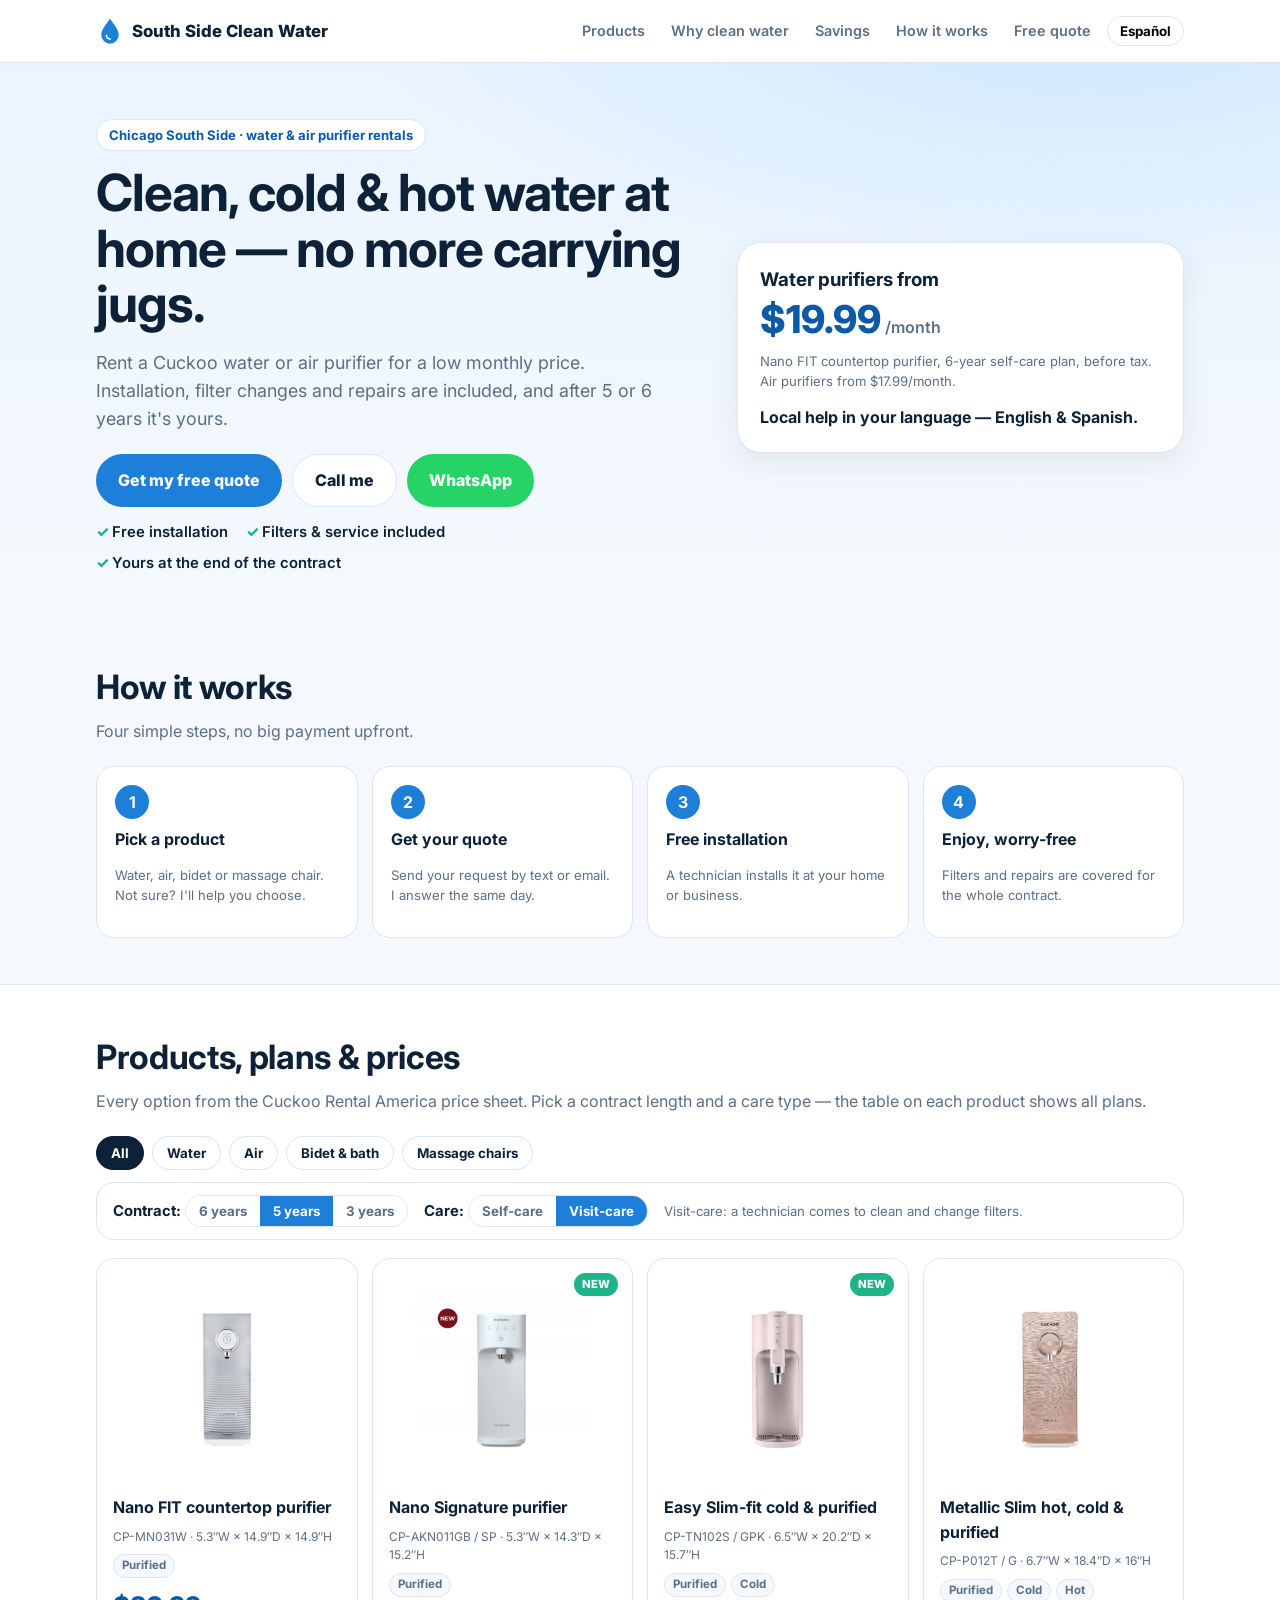
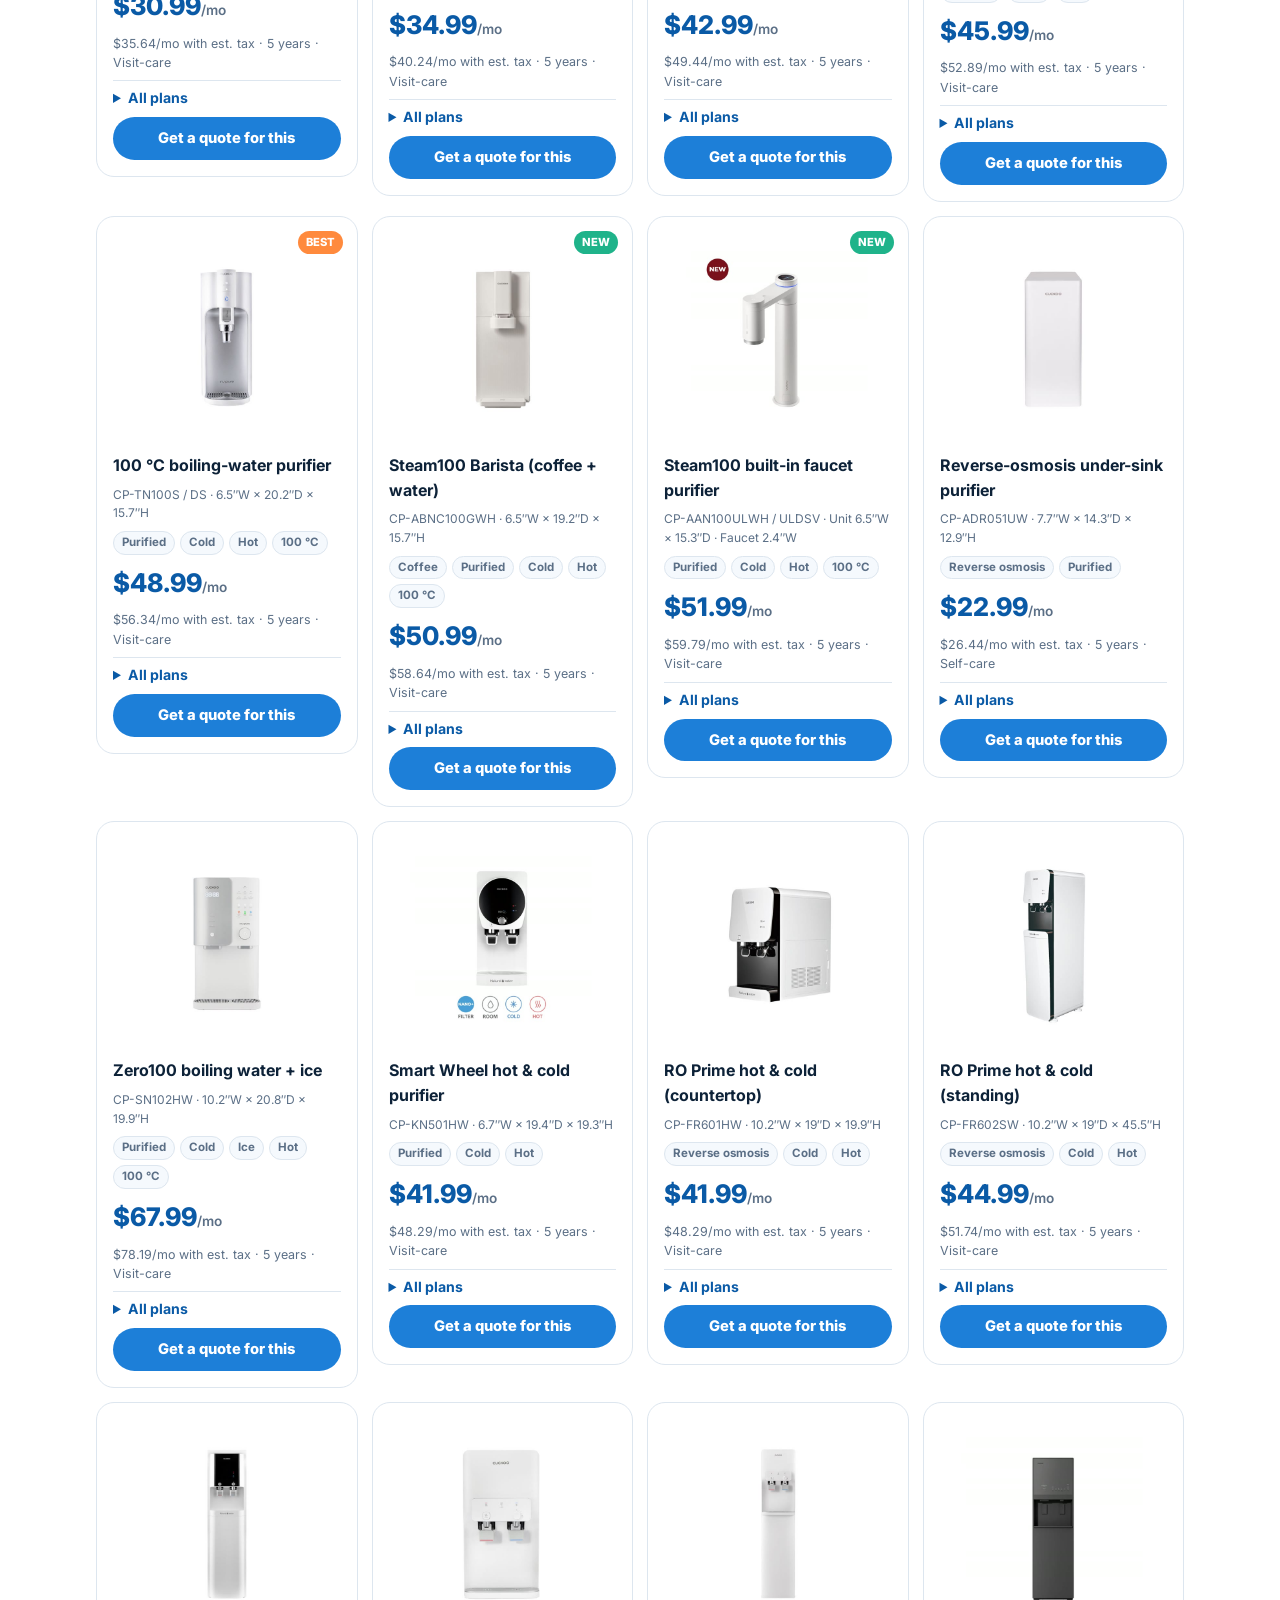
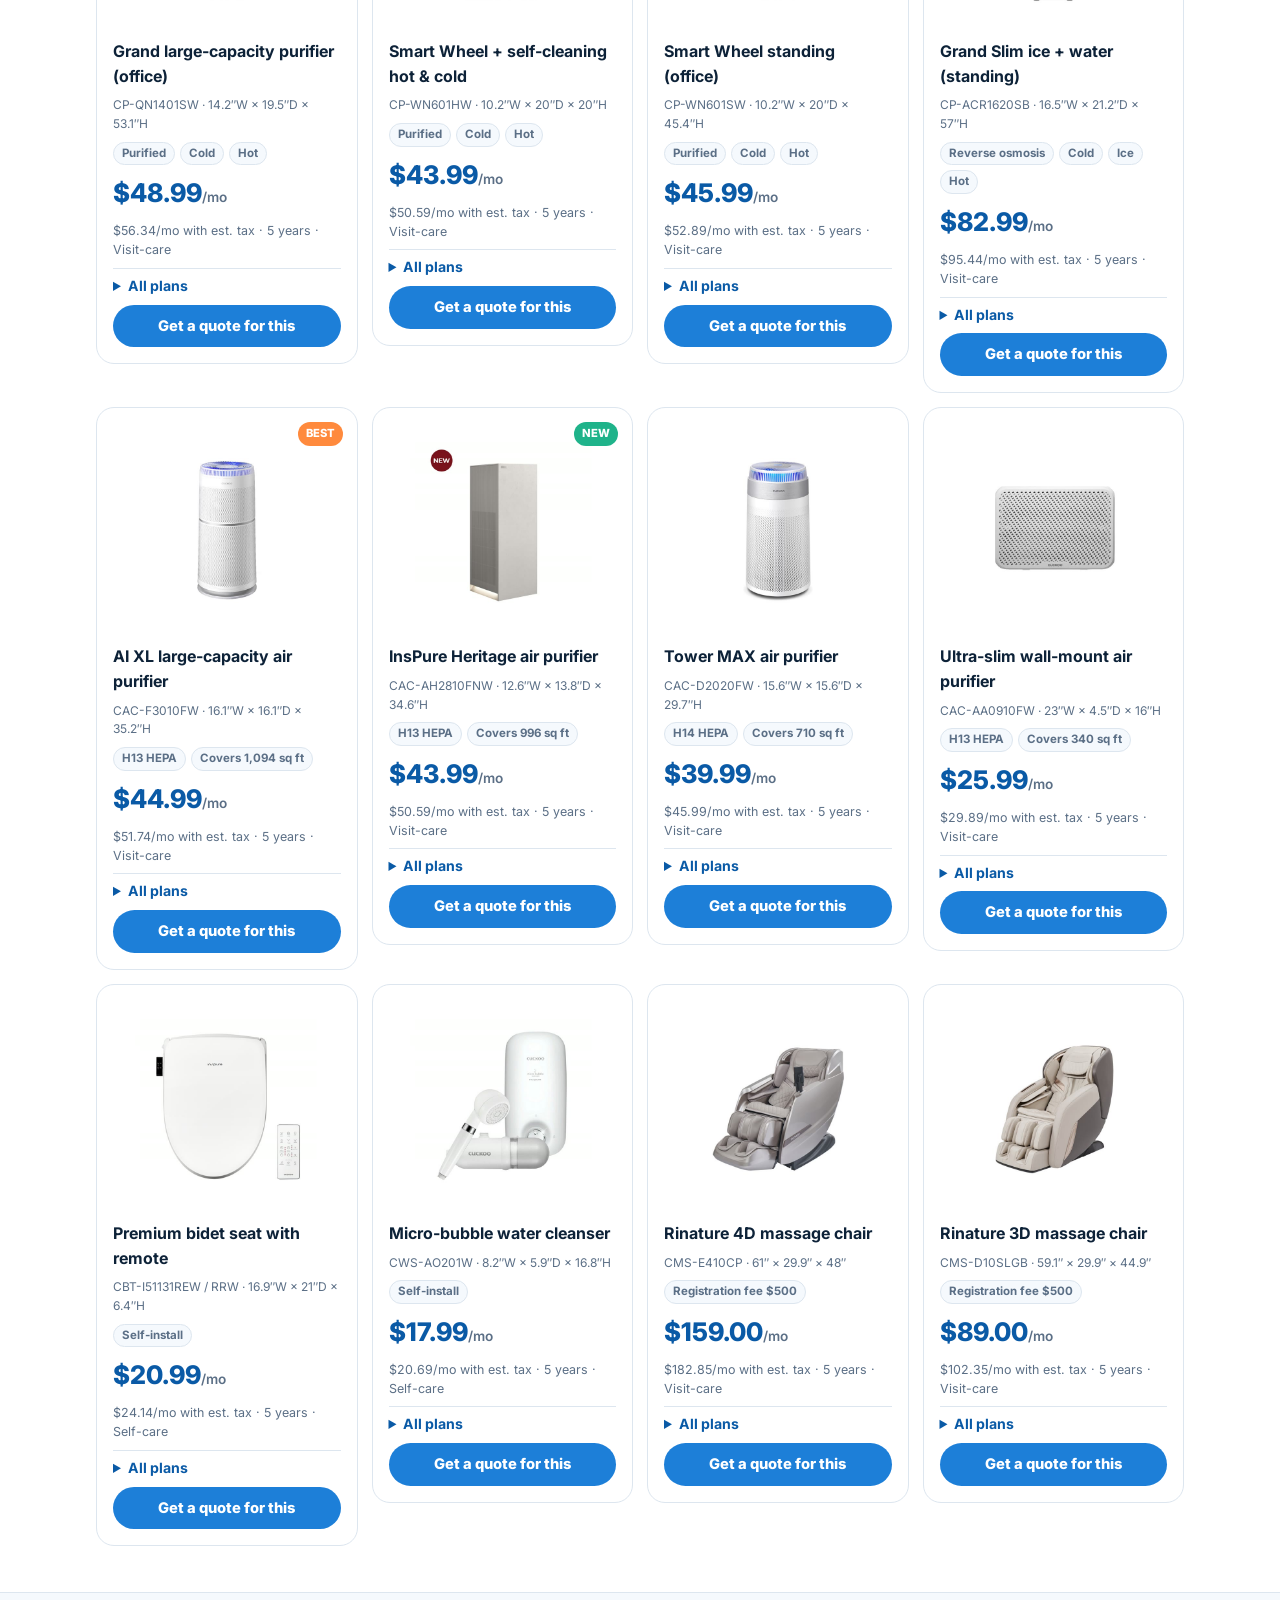
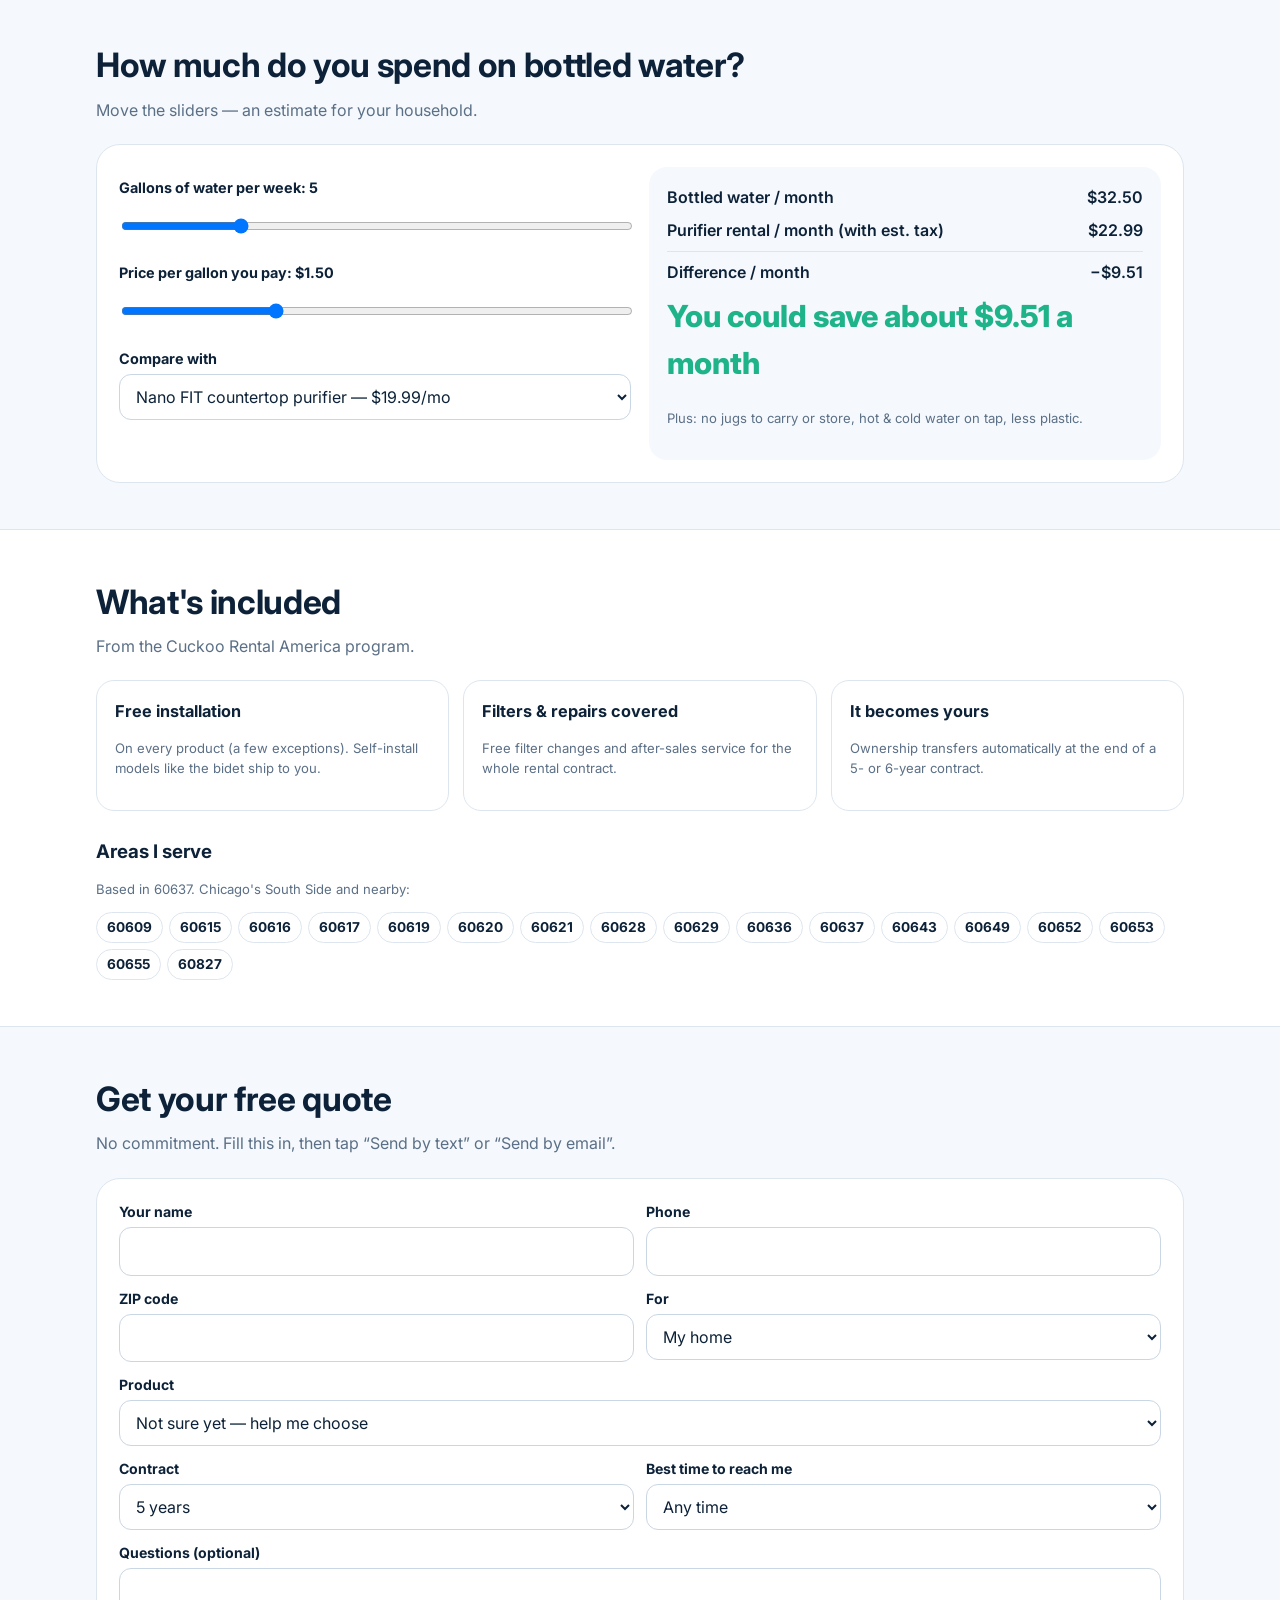
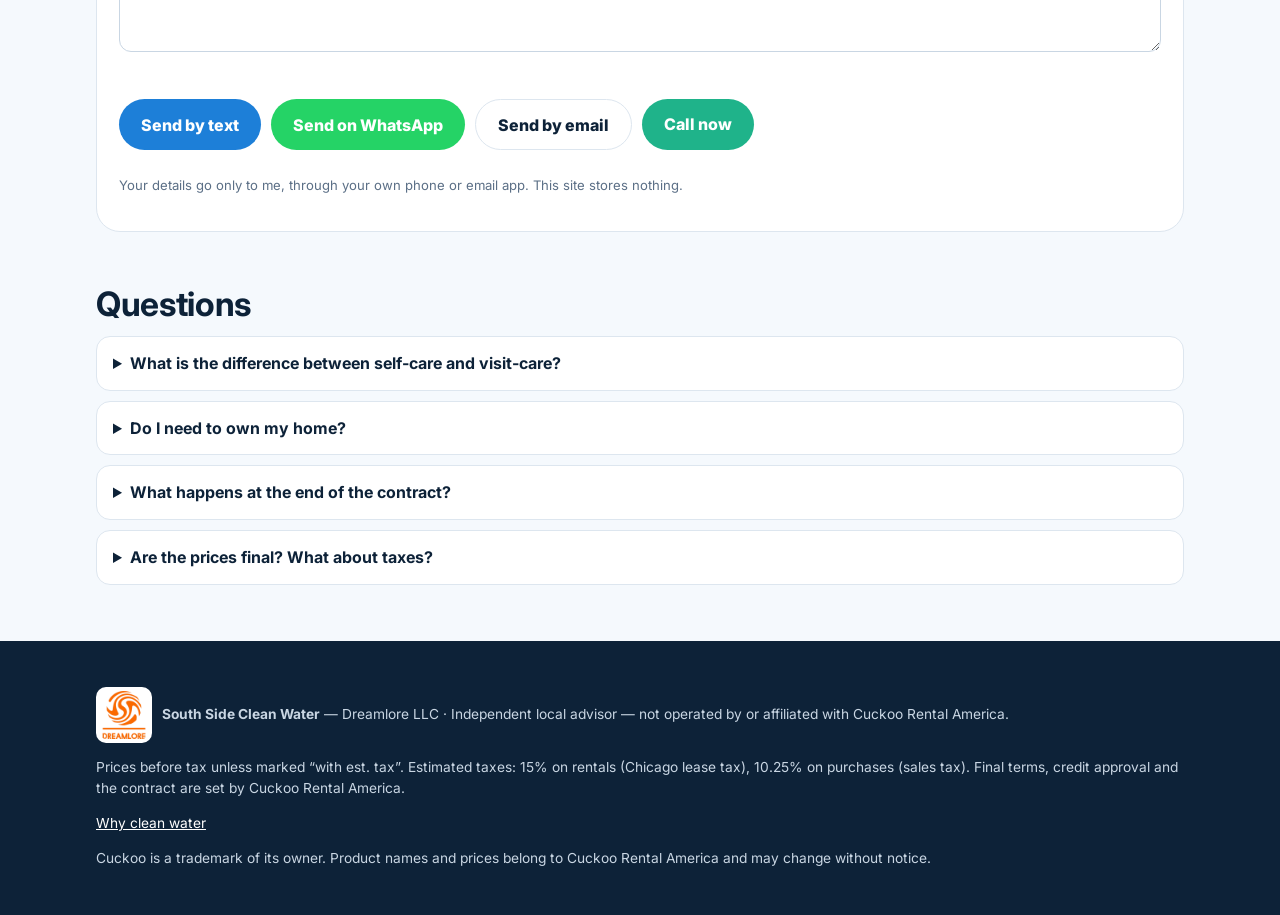
==== commit 3ab94c27: "Partner questions form for Cuckoo Rental contact; Dreamlore logo Co-Authored-By: Claude Opus 5.5 <no" ====
--- a/index.html
+++ b/index.html
@@ -141,7 +141,7 @@
 <div class="sticky-call"><a class="btn btn-green js-call" href="#" data-t="byCall">Call now</a><a class="btn btn-wa js-wa" href="#" target="_blank" rel="noopener" data-t="ctaWa">WhatsApp</a><a class="btn btn-main" href="#quote" data-t="ctaQuote">Get my free quote</a></div>
 
 <footer><div class="wrap">
-  <p><strong data-t="brand">South Side Clean Water</strong> — <span id="repLine"></span></p>
+  <p><img src="img/dreamlore-logo.png" alt="Dreamlore LLC" style="height:56px;width:auto;background:#fff;border-radius:10px;padding:4px;vertical-align:middle;margin-right:10px"/><strong data-t="brand">South Side Clean Water</strong> — <span id="repLine"></span></p>
   <p id="disclaimer"></p>
   <p><a href="why.html" data-t="navWhy">Why clean water</a></p>
   <p data-t="tm">Cuckoo is a trademark of its owner. Product names and prices belong to Cuckoo Rental America and may change without notice.</p>
